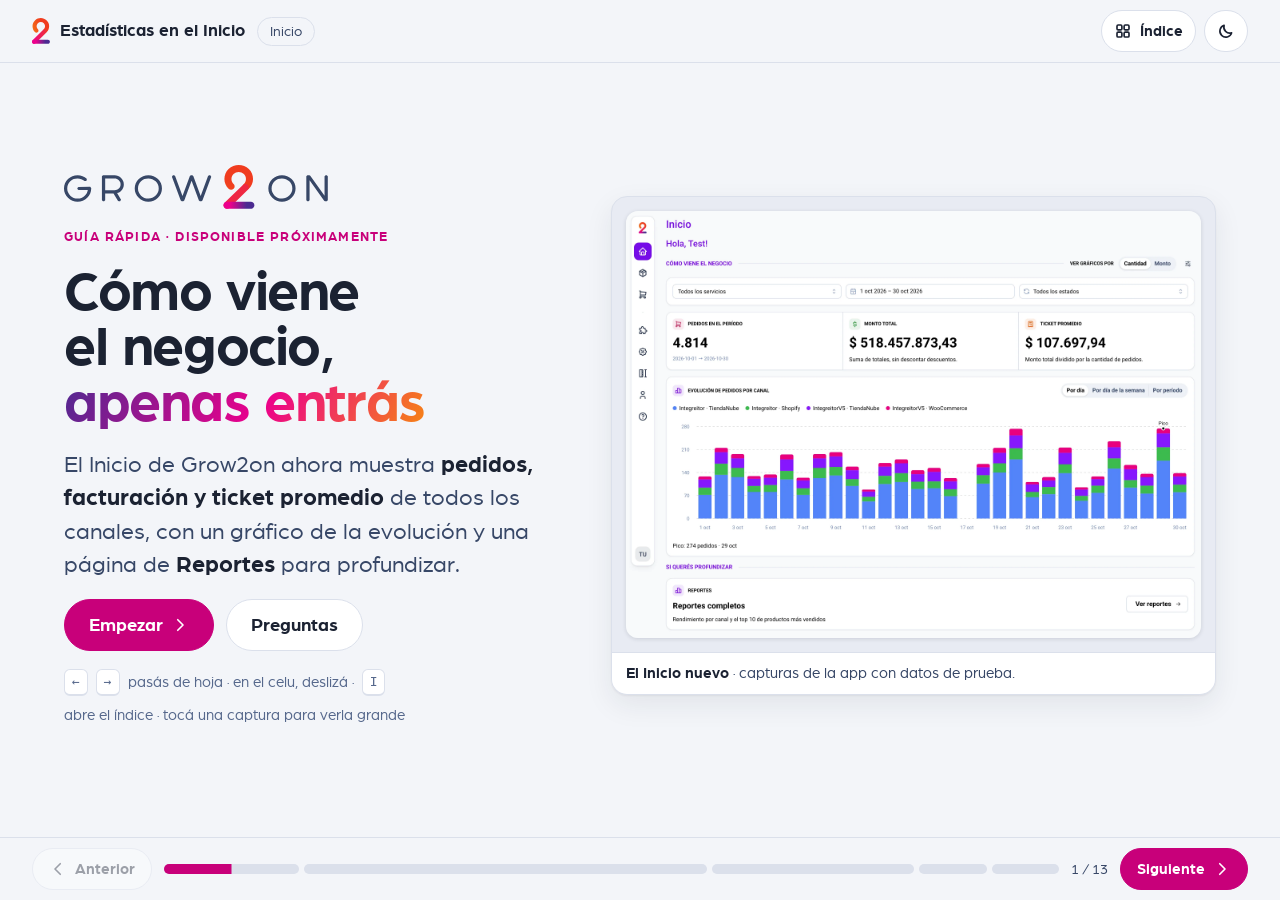
==== estadisticas-pedidos/index.html @ 2534fc71 "Deploy de kevinzaracho/decks-source@664b566" ====
<!doctype html>
<html lang="es-AR">
  <head>
    <meta charset="utf-8" />
    <meta name="viewport" content="width=device-width, initial-scale=1, viewport-fit=cover" />
    <meta name="robots" content="noindex, nofollow" />
    <title>Estadísticas en el Inicio</title>
    <meta name="description" content="Guía rápida de las estadísticas de pedidos en el Inicio de Grow2on: qué muestra, cómo se usa, de dónde sale cada número y las preguntas más comunes." />
    <link rel="icon" href="img/grow2on_iso.svg" />
    <link rel="preconnect" href="https://fonts.googleapis.com" />
    <link rel="preconnect" href="https://fonts.gstatic.com" crossorigin />
    <link rel="stylesheet" href="https://fonts.googleapis.com/css2?family=Caveat:wght@600&display=swap" />
    <link rel="stylesheet" href="styles.css" />
  </head>
  <body>
    <!-- Icon sprite -->
    <svg width="0" height="0" style="position: absolute" aria-hidden="true">
      <defs>
        <symbol id="i-check" viewBox="0 0 24 24"><path d="M5 12.5l4.5 4.5L19 7.5" /></symbol>
        <symbol id="i-x" viewBox="0 0 24 24"><path d="M6.5 6.5l11 11M17.5 6.5l-11 11" /></symbol>
        <symbol id="i-left" viewBox="0 0 24 24"><path d="M15 5l-7 7 7 7" /></symbol>
        <symbol id="i-right" viewBox="0 0 24 24"><path d="M9 5l7 7-7 7" /></symbol>
        <symbol id="i-grid" viewBox="0 0 24 24"><rect x="4" y="4" width="6.5" height="6.5" rx="1.5" /><rect x="13.5" y="4" width="6.5" height="6.5" rx="1.5" /><rect x="4" y="13.5" width="6.5" height="6.5" rx="1.5" /><rect x="13.5" y="13.5" width="6.5" height="6.5" rx="1.5" /></symbol>
        <symbol id="i-sun" viewBox="0 0 24 24"><circle cx="12" cy="12" r="4" /><path d="M12 2.5v2M12 19.5v2M2.5 12h2M19.5 12h2M5.2 5.2l1.4 1.4M17.4 17.4l1.4 1.4M5.2 18.8l1.4-1.4M17.4 6.6l1.4-1.4" /></symbol>
        <symbol id="i-moon" viewBox="0 0 24 24"><path d="M19.5 14.5A8 8 0 0 1 9.5 4.5a8 8 0 1 0 10 10z" /></symbol>
        <symbol id="i-info" viewBox="0 0 24 24"><circle cx="12" cy="12" r="8.5" /><path d="M12 11v5M12 8v.1" /></symbol>
        <symbol id="i-link" viewBox="0 0 24 24"><path d="M10 14a4 4 0 0 0 5.7 0l3-3a4 4 0 0 0-5.7-5.7l-1 1" /><path d="M14 10a4 4 0 0 0-5.7 0l-3 3a4 4 0 0 0 5.7 5.7l1-1" /></symbol>
        <symbol id="i-bolt" viewBox="0 0 24 24"><path d="M13 3L5 13.5h6L10 21l8-10.5h-6z" /></symbol>
        <symbol id="i-save" viewBox="0 0 24 24"><path d="M5 4.5h11l3.5 3.5v11.5H5z" /><path d="M8.5 4.5v5h7v-5M8.5 19.5v-5h7v5" /></symbol>
        <symbol id="i-cart" viewBox="0 0 24 24"><path d="M3.5 4.5h2l2 11h11l2-8H7" /><circle cx="9.5" cy="19" r="1.3" /><circle cx="17" cy="19" r="1.3" /></symbol>
        <symbol id="i-coin" viewBox="0 0 24 24"><circle cx="12" cy="12" r="8.5" /><path d="M14.5 9.2c-.5-.8-1.4-1.2-2.5-1.2-1.5 0-2.6.8-2.6 2s1.1 1.6 2.6 2 2.7.9 2.7 2.1-1.2 2-2.7 2c-1.2 0-2.2-.5-2.7-1.3M12 6.5v1.5M12 16v1.5" /></symbol>
        <symbol id="i-trophy" viewBox="0 0 24 24"><path d="M8 4.5h8v5a4 4 0 0 1-8 0z" /><path d="M8 6.5H5v1.5a3 3 0 0 0 3 3M16 6.5h3v1.5a3 3 0 0 1-3 3M12 13.5V17M8.5 20h7M10 17h4" /></symbol>
      </defs>
    </svg>

    <div class="deck" id="deck">
      <header class="topbar">
        <a class="brand" href="#1" data-go="1">
          <img src="img/grow2on_iso.svg" alt="" />
          <span class="brand-name">Estadísticas en el Inicio</span>
        </a>
        <span class="part-chip" id="partChip">Inicio</span>
        <div class="top-actions">
          <button class="btn btn-icon" id="btnIndex" type="button" aria-haspopup="dialog">
            <svg class="ic" aria-hidden="true"><use href="#i-grid"></use></svg><span class="lbl">Índice</span>
          </button>
          <button class="btn btn-icon" id="btnTheme" type="button" aria-label="Cambiar tema">
            <svg class="ic" aria-hidden="true"><use id="themeIcon" href="#i-moon"></use></svg>
          </button>
        </div>
      </header>

      <main class="viewport" id="viewport">
        <!-- ================= Portada ================= -->
        <section class="slide" id="s-portada" data-part="Inicio" data-title="Portada">
          <div class="inner split cover-split">
            <div class="stack-md">
              <img class="cover-logo logo-light rise" src="img/grow2on.svg" alt="Grow2on" />
              <img class="cover-logo logo-dark rise" src="img/grow2on_dark.svg" alt="Grow2on" />
              <p class="eyebrow rise" style="--d: 1">Guía rápida · disponible próximamente</p>
              <h1 class="rise" style="--d: 1">Cómo viene el negocio, <span class="grad-text">apenas entrás</span></h1>
              <p class="lead rise" style="--d: 2">El Inicio de Grow2on ahora muestra <strong>pedidos, facturación y ticket promedio</strong> de todos los canales, con un gráfico de la evolución y una página de <strong>Reportes</strong> para profundizar.</p>
              <div class="cover-actions rise" style="--d: 3">
                <button class="btn btn-primary btn-xl" type="button" data-go="next">Empezar <svg class="ic" aria-hidden="true"><use href="#i-right"></use></svg></button>
                <button class="btn btn-xl" type="button" data-go="s-faq">Preguntas</button>
              </div>
              <p class="cover-hint rise" style="--d: 4"><kbd>←</kbd> <kbd>→</kbd> pasás de hoja · en el celu, deslizá · <kbd>I</kbd> abre el índice · tocá una captura para verla grande</p>
            </div>
            <figure class="shot cover-shot rise" style="--d: 2">
              <img srcset="shots/inicio.webp 2x" alt="Inicio de Grow2on con el bloque Cómo viene el negocio: filtros, pedidos, monto total, ticket promedio y el gráfico de pedidos por canal" decoding="async" />
              <figcaption><b>El Inicio nuevo</b> · capturas de la app con datos de prueba.</figcaption>
            </figure>
          </div>
        </section>

        <!-- ================= Antes y ahora ================= -->
        <section class="slide" id="s-antes" data-part="Inicio" data-title="Antes y ahora">
          <div class="inner">
            <div class="head">
              <p class="eyebrow">Para qué sirve</p>
              <h2>Que el Inicio cuente cómo viene el negocio</h2>
              <p class="lead">Antes el cliente solo veía módulos para contratar. Ahora ve <span class="hl">cuánto vendió, por qué canal y qué productos</span>; los módulos siguen debajo.</p>
            </div>
            <div class="ba">
              <figure class="shot rise" style="--d: 1">
                <img src="shots/inicio-antes.webp" alt="Inicio anterior de Grow2on: solo tarjetas de funcionalidades extras" decoding="async" />
                <figcaption><b>Antes</b> · solo funcionalidades extras.</figcaption>
              </figure>
              <figure class="shot rise" style="--d: 2">
                <img srcset="shots/inicio.webp 2x" alt="Inicio nuevo con las estadísticas de pedidos arriba de todo" decoding="async" />
                <figcaption><b>Ahora</b> · las estadísticas arriba de todo.</figcaption>
              </figure>
            </div>
            <div class="tiles q-tiles">
              <article class="card tile rise" style="--d: 3"><svg class="ic tile-ic" aria-hidden="true"><use href="#i-cart"></use></svg><h3>¿Cuánto vendí?</h3><p class="small muted">Pedidos, monto total y ticket promedio del período que elijas.</p></article>
              <article class="card tile rise" style="--d: 4"><svg class="ic tile-ic" aria-hidden="true"><use href="#i-coin"></use></svg><h3>¿Por dónde entra?</h3><p class="small muted">Cuánto aporta cada canal, en pedidos y en plata, día por día.</p></article>
              <article class="card tile rise" style="--d: 5"><svg class="ic tile-ic" aria-hidden="true"><use href="#i-trophy"></use></svg><h3>¿Qué se vende más?</h3><p class="small muted">El top 10 de productos, en Reportes completos.</p></article>
            </div>
          </div>
        </section>

        <!-- ================= El Inicio, por partes ================= -->
        <section class="slide" id="s-inicio" data-part="1 · Cómo se usa" data-title="El Inicio, por partes">
          <div class="inner">
            <div class="head">
              <p class="eyebrow">Parte 1 · Cómo se usa</p>
              <h2>El Inicio, por partes</h2>
            </div>
            <div class="shot-wrap">
              <figure class="shot rise" style="--d: 1">
                <span class="pin">
                  <img srcset="shots/inicio.webp 2x" alt="Inicio con marcas numeradas en los filtros, los totales, el gráfico, los controles del gráfico y el acceso a Reportes" decoding="async" />
                  <span class="mk" style="--x: 6%; --y: 18.8%">1</span>
                  <span class="mk" style="--x: 6%; --y: 26.4%">2</span>
                  <span class="mk" style="--x: 6%; --y: 42%">3</span>
                  <span class="mk" style="--x: 74.6%; --y: 12.3%">4</span>
                  <span class="mk" style="--x: 6%; --y: 88.9%">5</span>
                </span>
              </figure>
              <ol class="mk-list">
                <li class="rise" style="--d: 2"><span class="mk">1</span><div><strong>Filtros.</strong> Servicio, rango de fechas y estado de sincronización. Arranca en los últimos 30 días.</div></li>
                <li class="rise" style="--d: 3"><span class="mk">2</span><div><strong>Totales.</strong> Pedidos del período, monto total y ticket promedio.</div></li>
                <li class="rise" style="--d: 4"><span class="mk">3</span><div><strong>Evolución por canal.</strong> Barras apiladas, una por canal, con tres vistas y el pico marcado.</div></li>
                <li class="rise" style="--d: 5"><span class="mk">4</span><div><strong>Ver gráficos por</strong> Cantidad o Monto, y el botón de opciones del gráfico.</div></li>
                <li class="rise" style="--d: 6"><span class="mk">5</span><div><strong>Reportes completos.</strong> Rendimiento por canal y top 10 de productos, con los mismos filtros.</div></li>
              </ol>
            </div>
          </div>
        </section>

        <!-- ================= Filtros ================= -->
        <section class="slide" id="s-filtros" data-part="1 · Cómo se usa" data-title="Tres filtros, al instante">
          <div class="inner">
            <div class="head">
              <p class="eyebrow">Parte 1 · Cómo se usa</p>
              <h2>Tres filtros, al instante</h2>
              <p class="lead">Los números se actualizan apenas cambiás un filtro: no hay botón de buscar.</p>
            </div>
            <div class="shots filter-shots" style="--cols: 3">
              <figure class="shot rise" style="--d: 1">
                <img srcset="shots/filtro-servicio.webp 2x" alt="Filtro Servicio abierto: Todos los servicios y cada integración con su logo" decoding="async" />
                <figcaption><b>Servicio</b> · todos o uno solo.</figcaption>
              </figure>
              <figure class="shot rise" style="--d: 2">
                <img srcset="shots/filtro-fecha.webp 2x" alt="Filtro de fecha abierto con atajos (últimos 7, 30 y 90 días, este mes, mes pasado, este año) y un calendario de rango" decoding="async" />
                <figcaption><b>Fecha</b> · un rango, con atajos.</figcaption>
              </figure>
              <figure class="shot rise" style="--d: 3">
                <img srcset="shots/filtro-sync.webp 2x" alt="Filtro Estado de sincronización abierto: Todos los estados, Sincronizados y No sincronizados" decoding="async" />
                <figcaption><b>Estado</b> · sincronizados o no.</figcaption>
              </figure>
            </div>
            <div class="notes-3">
              <div class="note rise" style="--d: 4">
                <svg class="ic" aria-hidden="true"><use href="#i-bolt"></use></svg>
                <p>La fecha siempre es un <strong>rango</strong>: de al menos dos días y hasta hoy. Los atajos marcan cuál está elegido.</p>
              </div>
              <div class="note rise" style="--d: 5">
                <svg class="ic" aria-hidden="true"><use href="#i-check"></use></svg>
                <p><strong>Sincronizado</strong> es un pedido que ya pasó al ERP. «No sincronizados» muestra los que todavía no.</p>
              </div>
              <div class="note rise" style="--d: 6">
                <svg class="ic" aria-hidden="true"><use href="#i-link"></use></svg>
                <p>Los filtros viajan <strong>en el link</strong>: Inicio y Reportes muestran lo mismo, y se puede compartir lo que estás viendo.</p>
              </div>
            </div>
          </div>
        </section>

        <!-- ================= Gráfico ================= -->
        <section class="slide" id="s-grafico" data-part="1 · Cómo se usa" data-title="Un gráfico, tres vistas">
          <div class="inner">
            <div class="head">
              <p class="eyebrow">Parte 1 · Cómo se usa</p>
              <h2>Un gráfico, tres vistas</h2>
              <p class="lead">En cantidad o en monto. Sobre cada barra: cada canal, su % y el total.</p>
            </div>
            <div class="shots views-grid" style="--cols: 2">
              <figure class="shot rise" style="--d: 1">
                <img srcset="shots/tooltip.webp 2x" alt="Gráfico Por día con el detalle del 9 de octubre: cada canal con su cantidad de pedidos y su porcentaje, y el total" decoding="async" />
                <figcaption><b>Por día</b> · una barra por día, con el pico marcado.</figcaption>
              </figure>
              <figure class="shot rise" style="--d: 2">
                <img srcset="shots/semana-monto.webp 2x" alt="Gráfico Por día de la semana en monto, de domingo a sábado" decoding="async" />
                <figcaption><b>Por día de la semana</b> · suma el rango, de domingo a sábado.</figcaption>
              </figure>
              <figure class="shot rise" style="--d: 3">
                <img srcset="shots/periodo.webp 2x" alt="Gráfico Por período agrupado por mes, de octubre del año pasado a octubre de este año, con las opciones Mes, Bimestre, Trimestre, Cuatrimestre, Semestre y Año" decoding="async" />
                <figcaption><b>Por período</b> · el último año, de mes a año. No sigue las fechas.</figcaption>
              </figure>
              <figure class="shot rise" style="--d: 4">
                <img srcset="shots/un-canal.webp 2x" alt="Estadísticas filtradas a un solo servicio: gráfico de un solo color, sin leyenda ni porcentajes" decoding="async" />
                <figcaption><b>Un solo canal</b> · sin nada que comparar, sin leyenda ni %.</figcaption>
              </figure>
            </div>
          </div>
        </section>

        <!-- ================= Opciones ================= -->
        <section class="slide" id="s-opciones" data-part="1 · Cómo se usa" data-title="Opciones del gráfico">
          <div class="inner">
            <div class="head">
              <p class="eyebrow">Parte 1 · Cómo se usa</p>
              <h2>Opciones para leer mejor el gráfico</h2>
              <p class="lead">El botón al lado de Cantidad y Monto. Lo elegido <span class="hl">queda guardado en ese navegador</span>.</p>
            </div>
            <div class="opts">
              <figure class="shot shot-plain opts-pop rise" style="--d: 1">
                <img srcset="shots/popover.webp 2x" alt="Panel Opciones del gráfico: líneas de referencia (promedio, mediana, cuartiles, objetivo) y visualización (valores sobre las barras, banda de valores típicos, sombrear fines de semana, ver como porcentaje por canal)" decoding="async" />
              </figure>
              <div class="shot-stack">
                <figure class="shot rise" style="--d: 2">
                  <img srcset="shots/lineas.webp 2x" alt="Gráfico por día con línea de promedio 160, objetivo 200, banda de valores típicos entre 128 y 196 y los fines de semana sombreados" decoding="async" />
                  <figcaption><b>Con promedio, objetivo, banda y fines de semana.</b> Cada línea se nombra abajo, con su valor.</figcaption>
                </figure>
                <div class="note rise" style="--d: 3">
                  <svg class="ic" aria-hidden="true"><use href="#i-save"></use></svg>
                  <p>El <strong>objetivo</strong> se guarda aparte para cada vista y para cantidad o monto: una meta diaria no es una mensual. En «Por período», el sombreado marca el <strong>período en curso</strong>.</p>
                </div>
              </div>
            </div>
          </div>
        </section>

        <!-- ================= Reportes ================= -->
        <section class="slide" id="s-reportes" data-part="1 · Cómo se usa" data-title="Reportes completos">
          <div class="inner">
            <div class="head">
              <p class="eyebrow">Parte 1 · Cómo se usa</p>
              <h2>Reportes completos</h2>
              <p class="lead">El Inicio resume; acá se compara canal por canal y producto por producto.</p>
            </div>
            <div class="shot-wrap">
              <figure class="shot rise" style="--d: 1">
                <span class="pin">
                  <img srcset="shots/reportes.webp 2x" alt="Página Reportes completos con marcas numeradas: rendimiento por canal, top 10 de productos, Actualizar, Ver por canal y un producto sin relacionar" decoding="async" />
                  <span class="mk" style="--x: 6%; --y: 25.8%">1</span>
                  <span class="mk" style="--x: 6%; --y: 56%">2</span>
                  <span class="mk" style="--x: 32.6%; --y: 63.9%">3</span>
                  <span class="mk" style="--x: 40%; --y: 94.1%">4</span>
                </span>
              </figure>
              <ol class="mk-list">
                <li class="rise" style="--d: 2"><span class="mk">1</span><div><strong>Rendimiento por canal.</strong> Pedidos, monto, ticket promedio y participación de cada canal.</div></li>
                <li class="rise" style="--d: 3"><span class="mk">2</span><div><strong>Top 10 más vendidos.</strong> Por unidades, con SKU, canal principal y monto. <strong>Actualizar</strong> lo vuelve a pedir: es la consulta que más tarda.</div></li>
                <li class="rise" style="--d: 4"><span class="mk">3</span><div><strong>Ver por canal.</strong> El top 10 de un canal en particular.</div></li>
                <li class="rise" style="--d: 5"><span class="mk">4</span><div><strong>Sin relacionar.</strong> Avisa cuando lo vendido no está relacionado con un producto del ERP.</div></li>
              </ol>
            </div>
          </div>
        </section>

        <!-- ================= Celu, oscuro y un canal ================= -->
        <section class="slide" id="s-celu" data-part="1 · Cómo se usa" data-title="En el celu y en modo oscuro">
          <div class="inner">
            <div class="head">
              <p class="eyebrow">Parte 1 · Cómo se usa</p>
              <h2>En el celu y en modo oscuro</h2>
            </div>
            <div class="celu">
              <div class="phones phones-2">
                <figure class="shot rise" style="--d: 1">
                  <img srcset="shots/celu-inicio.webp 2x" alt="Inicio en el celular: filtros, totales y gráfico apilados en una columna" decoding="async" />
                  <figcaption><b>Inicio</b></figcaption>
                </figure>
                <figure class="shot rise" style="--d: 2">
                  <img srcset="shots/celu-reportes.webp 2x" alt="Reportes completos en el celular, con las tablas que se deslizan de costado" decoding="async" />
                  <figcaption><b>Reportes</b></figcaption>
                </figure>
              </div>
              <div class="shot-stack">
                <figure class="shot rise" style="--d: 3">
                  <img srcset="shots/oscuro-inicio.webp 2x" alt="Inicio en modo oscuro" decoding="async" />
                  <figcaption><b>Modo oscuro</b> · el Inicio.</figcaption>
                </figure>
                <figure class="shot rise" style="--d: 4">
                  <img srcset="shots/oscuro-reportes.webp 2x" alt="Reportes completos en modo oscuro" decoding="async" />
                  <figcaption><b>Modo oscuro</b> · Reportes.</figcaption>
                </figure>
              </div>
            </div>
          </div>
        </section>

        <!-- ================= De dónde salen los números ================= -->
        <section class="slide" id="s-numeros" data-part="2 · Los números" data-title="De dónde sale cada número">
          <div class="inner">
            <div class="head">
              <p class="eyebrow">Parte 2 · Los números</p>
              <h2>De dónde sale cada número</h2>
              <p class="lead">Todo sale de los pedidos que <span class="hl">llegaron a Grow2on</span> desde cada canal, ubicados por su fecha de creación.</p>
            </div>
            <div class="cases-grid cases-tight">
              <div class="case rise" style="--d: 1"><span class="where-k">Pedidos en el período<small>Inicio</small></span><span class="see">Los pedidos creados en el rango, de los servicios y el estado elegidos.</span></div>
              <div class="case rise" style="--d: 2"><span class="where-k">Monto total<small>Inicio</small></span><span class="see">La suma de los totales que informa cada canal, sin descontar descuentos.</span></div>
              <div class="case rise" style="--d: 3"><span class="where-k">Ticket promedio<small>Inicio y Reportes</small></span><span class="see">Monto total dividido por la cantidad de pedidos.</span></div>
              <div class="case rise" style="--d: 4"><span class="where-k">Participación<small>Reportes</small></span><span class="see">Qué parte de los pedidos aporta cada canal.</span></div>
              <div class="case rise" style="--d: 5"><span class="where-k">Por período<small>Gráfico</small></span><span class="see">Del mismo mes del año pasado a hoy («Año»: este y el anterior). Sigue servicio y estado, no las fechas.</span></div>
              <div class="case rise" style="--d: 6"><span class="where-k">Top 10<small>Reportes</small></span><span class="see">Por unidades vendidas (si empatan, por monto). Monto = unidades × precio. El envío no cuenta como producto.</span></div>
              <div class="case rise" style="--d: 7"><span class="where-k">Canal principal<small>Top 10</small></span><span class="see">El canal donde más unidades se vendieron de ese producto.</span></div>
              <div class="case rise" style="--d: 8"><span class="where-k">Pico<small>Debajo del gráfico</small></span><span class="see">La barra más alta del gráfico que estás viendo, con su valor.</span></div>
            </div>
          </div>
        </section>

        <!-- ================= FAQ ================= -->
        <section class="slide" id="s-faq" data-part="2 · Los números" data-title="Preguntas frecuentes">
          <div class="inner">
            <div class="head">
              <p class="eyebrow">Parte 2 · Los números</p>
              <h2>Las dudas más comunes</h2>
            </div>
            <div class="qcols">
              <article class="card rise" style="--d: 1">
                <span class="chip">Lo que se ve</span>
                <ol class="qlist">
                  <li><span><strong>¿Quién lo ve?</strong><span class="prov">Las empresas que lo tienen habilitado. Se activa por empresa y, con eso, ve todos sus canales.</span></span></li>
                  <li><span><strong>¿Por qué no veo la comparación entre canales?</strong><span class="prov">Con un solo canal, porque lo filtraste o porque la empresa tiene uno, no hay nada que comparar y esas partes se ocultan.</span></span></li>
                  <li><span><strong>¿Puedo ver un solo día?</strong><span class="prov">No: el filtro toma rangos de al menos dos días, hasta hoy.</span></span></li>
                  <li><span><strong>¿Las opciones del gráfico se guardan?</strong><span class="prov">Sí, en ese navegador. En otra computadora o en el celu arranca de cero.</span></span></li>
                  <li><span><strong>¿Se puede descargar en Excel?</strong><span class="prov">Por ahora no.</span></span></li>
                </ol>
              </article>
              <article class="card rise" style="--d: 2">
                <span class="chip">Los números</span>
                <ol class="qlist">
                  <li><span><strong>¿Por qué no coincide con lo que veo en el canal?</strong><span class="prov">Grow2on cuenta los pedidos que le llegaron, en cualquier estado y por fecha de creación. El canal puede filtrar por fecha de pago, sacar los cancelados o descontar otras cosas.</span></span></li>
                  <li><span><strong>¿El monto incluye el envío?</strong><span class="prov">Es el total del pedido tal como lo informa cada canal: según el canal, puede incluirlo.</span></span></li>
                  <li><span><strong>¿Por qué el top 10 aclara «solo se completa en las sincronizadas»?</strong><span class="prov">El detalle de productos de un pedido se completa al sincronizarlo con el ERP: un pedido sin sincronizar puede no sumar al top.</span></span></li>
                  <li><span><strong>¿Qué hago con un producto «sin relacionar»?</strong><span class="prov">Relacionarlo en Productos con su producto del ERP, así se le sincronizan stock y precio.</span></span></li>
                  <li><span><strong>¿Cada cuánto se actualiza?</strong><span class="prov">Cada vez que se entra o se cambia un filtro. Un pedido aparece apenas llega a Grow2on.</span></span></li>
                </ol>
              </article>
            </div>
          </div>
        </section>

        <!-- ================= Mensajes ================= -->
        <section class="slide" id="s-mensajes" data-part="2 · Los números" data-title="Los mensajes que puede ver el cliente">
          <div class="inner">
            <div class="head">
              <p class="eyebrow">Parte 2 · Los números</p>
              <h2>Los mensajes que puede ver el cliente</h2>
              <p class="lead">Qué dice la app, qué significa y qué hacer.</p>
            </div>
            <div class="msg-split">
              <figure class="shot rise" style="--d: 1">
                <img srcset="shots/vacio.webp 2x" alt="Un servicio sin pedidos en el rango: totales en cero, ticket promedio con guion y el mensaje No hay pedidos en el rango seleccionado" decoding="async" />
                <figcaption><b>Sin pedidos</b> · totales en cero y el ticket con un guion.</figcaption>
              </figure>
              <div class="cases-grid cases-tight msg-cases">
                <div class="case rise" style="--d: 2"><span class="where-k">«No hay pedidos en el rango seleccionado.»<small>Gráfico, rendimiento o top 10</small></span><span class="see">No es un error: ese servicio o estado no tuvo pedidos en esas fechas. Probá con otro rango.</span></div>
                <div class="case rise" style="--d: 3"><span class="where-k">«No pudimos cargar las estadísticas. Probá de nuevo en unos minutos.»<small>Inicio</small></span><span class="see">La consulta no respondió. Recargar o volver a entrar en un rato.</span></div>
                <div class="case rise" style="--d: 4"><span class="where-k">«No pudimos cargar el rendimiento por canal.» · «… el top de productos.»<small>Reportes</small></span><span class="see">Falló una de las dos partes; la otra se ve igual. En el top, <strong>Actualizar</strong> lo vuelve a pedir.</span></div>
                <div class="case rise" style="--d: 5"><span class="where-k">«Hay demasiadas barras: achicá el rango.»<small>Opciones del gráfico</small></span><span class="see">Los valores sobre las barras no entran con tantos días. Con un rango más corto, se activan.</span></div>
              </div>
            </div>
          </div>
        </section>

        <!-- ================= Probalo vos ================= -->
        <section class="slide" id="s-probalo" data-part="3 · Probalo" data-title="Probalo vos en un minuto">
          <div class="inner">
            <div class="head">
              <p class="eyebrow">Parte 3 · Probalo</p>
              <h2>Probalo vos en un minuto</h2>
              <p class="lead">En el entorno de prueba (integrador.dev.grow2on.com), con datos de prueba: no se toca ninguna cuenta real.</p>
            </div>
            <div class="mix">
              <ol class="steps">
                <li><span>En la pantalla de ingreso, tocá la <strong>nube</strong> → <strong>Datos simulados</strong> → <strong>Cambiar y recargar</strong>.<span class="d">Así todo sale de los datos de prueba.</span></span></li>
                <li><span>Iniciá sesión con <strong>cualquier mail y contraseña</strong>.<span class="d">En modo demo cualquier dato entra.</span></span></li>
                <li><span>El Inicio ya muestra <strong>Cómo viene el negocio</strong>. Cambiá filtros, vistas y opciones.</span></li>
                <li><span>En <strong>Servicio</strong>, elegí <strong>Zeus → TiendaNube</strong> para ver un solo canal, o <strong>Zeus → Mercado Libre</strong> para ver el mensaje sin pedidos.</span></li>
                <li><span>Tocá <strong>Ver reportes</strong> para el rendimiento por canal y el top 10.<span class="d">Dos productos del top aparecen sin relacionar a propósito.</span></span></li>
              </ol>
              <div class="shot-stack">
                <figure class="shot rise" style="--d: 1">
                  <img srcset="shots/origen-datos.webp 2x" alt="Menú Origen de datos con las opciones Backend real y Datos simulados, esta última marcada" decoding="async" />
                  <figcaption><b>Paso 1</b> · la nube.</figcaption>
                </figure>
                <div class="note">
                  <svg class="ic" aria-hidden="true"><use href="#i-info"></use></svg>
                  <p>Los números de la demo son inventados y cambian con el rango de fechas, pero las pantallas son las mismas que va a ver el cliente.</p>
                </div>
              </div>
            </div>
          </div>
        </section>

        <!-- ================= Cierre ================= -->
        <section class="slide" id="s-frase" data-part="Cierre" data-title="En una frase">
          <div class="inner">
            <div class="head">
              <div class="grad-bar" aria-hidden="true"></div>
              <p class="eyebrow">Resumen</p>
              <p class="quote">Apenas entra, el cliente ve <span class="hl">cuánto vendió, por dónde y qué</span>. Disponible próximamente.</p>
            </div>
            <div class="tiles">
              <article class="card tile rise" style="--d: 1">
                <span class="num">3</span>
                <h3>totales</h3>
                <p class="small muted">Pedidos, monto y ticket promedio del período, en el Inicio.</p>
              </article>
              <article class="card tile rise" style="--d: 2">
                <span class="num">3</span>
                <h3>vistas del gráfico</h3>
                <p class="small muted">Por día, por día de la semana y por período, en cantidad o en monto.</p>
              </article>
              <article class="card tile rise" style="--d: 3">
                <span class="num">10</span>
                <h3>más vendidos</h3>
                <p class="small muted">En Reportes, junto con el rendimiento de cada canal.</p>
              </article>
            </div>
            <div class="cover-actions">
              <button class="btn btn-primary" type="button" data-go="s-inicio">Ver cómo se usa</button>
              <button class="btn" type="button" data-go="s-faq">Preguntas frecuentes</button>
              <button class="btn" type="button" data-go="s-probalo">Probalo vos</button>
              <button class="btn" type="button" data-go="1">Volver al inicio</button>
            </div>
          </div>
        </section>
      </main>

      <footer class="navbar">
        <button class="btn" id="btnPrev" type="button" aria-label="Hoja anterior"><svg class="ic" aria-hidden="true"><use href="#i-left"></use></svg><span class="lbl">Anterior</span></button>
        <div class="progress" id="progress" aria-label="Partes del deck"></div>
        <span class="counter" id="counter" aria-live="polite">1 / 13</span>
        <button class="btn btn-primary" id="btnNext" type="button" aria-label="Hoja siguiente"><span class="lbl">Siguiente</span><svg class="ic" aria-hidden="true"><use href="#i-right"></use></svg></button>
      </footer>
    </div>

    <dialog id="indexDialog" aria-labelledby="idxTitle">
      <div class="idx-head">
        <h2 id="idxTitle" style="font-size: 26px">Índice</h2>
        <button class="btn btn-icon" id="btnIndexClose" type="button" aria-label="Cerrar índice"><svg class="ic" aria-hidden="true"><use href="#i-x"></use></svg></button>
      </div>
      <div class="idx-body" id="idxBody"></div>
    </dialog>

    <dialog id="zoomDialog" aria-label="Captura en grande">
      <button class="btn btn-icon zoom-close" type="button" aria-label="Cerrar"><svg class="ic" aria-hidden="true"><use href="#i-x"></use></svg></button>
      <div class="zoom-body">
        <img id="zoomImg" alt="" />
        <p class="zoom-cap" id="zoomCap"></p>
      </div>
    </dialog>

    <div class="tooltip" id="tooltip" role="tooltip" hidden></div>

    <script src="deck.js"></script>
  </body>
</html>
---- estadisticas-pedidos/styles.css ----
/* ============ Fuente de Grow2on (Arboria, la misma de public/assets/fonts) ============ */
@font-face {
  font-family: "Arboria";
  src: url("fonts/Arboria-Light.woff") format("woff");
  font-weight: 300;
  font-display: swap;
}
@font-face {
  font-family: "Arboria";
  src: url("fonts/Arboria-Book.woff") format("woff");
  font-weight: 400;
  font-display: swap;
}
@font-face {
  font-family: "Arboria";
  src: url("fonts/Arboria-Bold.woff") format("woff");
  font-weight: 700 900;
  font-display: swap;
}

/* ============ Tokens (paleta del logo y de la app de Grow2on) ============ */
:root {
  color-scheme: light;
  --paper: #f3f5f9;
  --paper-2: #e8ebf3;
  --card: #ffffff;
  --ink: #1b2232;
  --ink-2: #374767;
  --ink-3: #56688c;
  --line: #dbe0eb;
  --tag: #c8007a;
  --tag-soft: #fce4f2;
  --tag-ink: #ffffff;
  --hl: #f9c7e4;
  --brown: #8a5a2b;
  --brown-2: #c28a52;
  --cream: #f6e7cf;

  --front: #4b2a91;
  --back: #e8590c;
  --ask: #c8007a;
  --ml: #373b8b;

  --st-prod: #2a923a;
  --st-hecho: #4b2a91;
  --st-espera: #e59500;
  --st-falta: #ca2b2d;
  --st-confirmar: #c8007a;

  --ink-ok: #1e6b2b;
  --ink-warn: #8c5a00;
  --ink-bad: #b3261e;
  --ink-ask: #9c006a;
  --ink-front: #4b2a91;
  --ink-back: #a3410a;
  --ink-ml: #373b8b;

  --soft-ok: #e6f6e9;
  --soft-warn: #fff1d6;
  --soft-bad: #fde7e7;
  --soft-ask: #fce4f2;
  --soft-front: #ece7f8;
  --soft-back: #ffe8d6;
  --soft-ml: #e9eaf6;

  --mb-gray-bg: #eef1f6;
  --mb-gray-ink: #374767;
  --mb-blue-bg: #e7eeff;
  --mb-blue-ink: #1f4fb8;
  --mb-green-bg: #e6f6e9;
  --mb-green-ink: #1e6b2b;

  --brand-grad: linear-gradient(120deg, #4b2a91 0%, #ec008c 55%, #f68712 100%);
  --shadow: 0 1px 2px rgba(27, 34, 50, 0.06), 0 10px 28px rgba(27, 34, 50, 0.08);
  --display: "Arboria", "Avenir Next", "Segoe UI", system-ui, sans-serif;
  --body: "Arboria", "Avenir Next", system-ui, -apple-system, "Segoe UI", sans-serif;
  --hand: "Caveat", "Bradley Hand", "Segoe Print", cursive;
  --mono: ui-monospace, "SFMono-Regular", Menlo, Consolas, monospace;
}

@media (prefers-color-scheme: dark) {
  :root:not([data-theme="light"]) {
    color-scheme: dark;
    --paper: #0f1420;
    --paper-2: #182032;
    --card: #1a2133;
    --ink: #eef1f6;
    --ink-2: #b9c4d9;
    --ink-3: #8a97b3;
    --line: #29354c;
    --tag: #e0208f;
    --tag-soft: #3a1530;
    --tag-ink: #ffffff;
    --hl: rgba(236, 0, 140, 0.38);
    --brown: #a8733f;
    --brown-2: #d9a36b;
    --cream: #5a4630;
    --front: #9b82e8;
    --back: #f08a3e;
    --ask: #ff5cb8;
    --ml: #aeb2f0;
    --st-prod: #3faf52;
    --st-hecho: #9b82e8;
    --st-espera: #e0a21a;
    --st-falta: #e66767;
    --st-confirmar: #ff5cb8;
    --ink-ok: #7fd98e;
    --ink-warn: #f7c66b;
    --ink-bad: #ff9b9b;
    --ink-ask: #ff7ac6;
    --ink-front: #c9b8f5;
    --ink-back: #ffb27a;
    --ink-ml: #aeb2f0;
    --soft-ok: #12301a;
    --soft-warn: #33270d;
    --soft-bad: #3a1b20;
    --soft-ask: #3a1530;
    --soft-front: #241c45;
    --soft-back: #3a2214;
    --soft-ml: #1e2250;
    --mb-gray-bg: #29354c;
    --mb-gray-ink: #dbe0eb;
    --mb-blue-bg: #1c2c55;
    --mb-blue-ink: #a9c1ff;
    --mb-green-bg: #12301a;
    --mb-green-ink: #7fd98e;
    --shadow: 0 1px 2px rgba(0, 0, 0, 0.3), 0 12px 32px rgba(0, 0, 0, 0.35);
  }
}

:root[data-theme="dark"] {
  color-scheme: dark;
  --paper: #0f1420;
  --paper-2: #182032;
  --card: #1a2133;
  --ink: #eef1f6;
  --ink-2: #b9c4d9;
  --ink-3: #8a97b3;
  --line: #29354c;
  --tag: #e0208f;
  --tag-soft: #3a1530;
  --tag-ink: #ffffff;
  --hl: rgba(236, 0, 140, 0.38);
  --brown: #a8733f;
  --brown-2: #d9a36b;
  --cream: #5a4630;
  --front: #9b82e8;
  --back: #f08a3e;
  --ask: #ff5cb8;
  --ml: #aeb2f0;
  --st-prod: #3faf52;
  --st-hecho: #9b82e8;
  --st-espera: #e0a21a;
  --st-falta: #e66767;
  --st-confirmar: #ff5cb8;
  --ink-ok: #7fd98e;
  --ink-warn: #f7c66b;
  --ink-bad: #ff9b9b;
  --ink-ask: #ff7ac6;
  --ink-front: #c9b8f5;
  --ink-back: #ffb27a;
  --ink-ml: #aeb2f0;
  --soft-ok: #12301a;
  --soft-warn: #33270d;
  --soft-bad: #3a1b20;
  --soft-ask: #3a1530;
  --soft-front: #241c45;
  --soft-back: #3a2214;
  --soft-ml: #1e2250;
  --mb-gray-bg: #29354c;
  --mb-gray-ink: #dbe0eb;
  --mb-blue-bg: #1c2c55;
  --mb-blue-ink: #a9c1ff;
  --mb-green-bg: #12301a;
  --mb-green-ink: #7fd98e;
  --shadow: 0 1px 2px rgba(0, 0, 0, 0.3), 0 12px 32px rgba(0, 0, 0, 0.35);
}

/* ============ Base ============ */
*,
*::before,
*::after {
  box-sizing: border-box;
}
html,
body {
  height: 100%;
}
body {
  margin: 0;
  background: var(--paper);
  color: var(--ink);
  font-family: var(--body);
  font-size: 18px;
  line-height: 1.5;
  -webkit-font-smoothing: antialiased;
}
h1,
h2,
h3,
p,
ul,
ol,
dl,
dd,
figure {
  margin: 0;
}
ul,
ol {
  padding: 0;
  list-style: none;
}
button {
  font: inherit;
  color: inherit;
}
:focus-visible {
  outline: 3px solid var(--front);
  outline-offset: 2px;
  border-radius: 6px;
}
[hidden] {
  display: none !important;
}
.sr-only {
  position: absolute;
  width: 1px;
  height: 1px;
  overflow: hidden;
  clip: rect(0 0 0 0);
  white-space: nowrap;
}
svg {
  display: block;
  max-width: 100%;
}
.ic {
  width: 18px;
  height: 18px;
  fill: none;
  stroke: currentColor;
  stroke-width: 2.2;
  stroke-linecap: round;
  stroke-linejoin: round;
  flex: none;
}

/* ============ Type ============ */
h1 {
  font-family: var(--display);
  font-weight: 800;
  font-size: clamp(42px, 6.4vw, 82px);
  line-height: 0.98;
  letter-spacing: -0.025em;
  text-wrap: balance;
}
h2 {
  font-family: var(--display);
  font-weight: 800;
  font-size: clamp(30px, 4.2vw, 54px);
  line-height: 1.04;
  letter-spacing: -0.02em;
  text-wrap: balance;
}
h3 {
  font-family: var(--display);
  font-weight: 700;
  font-size: clamp(20px, 1.8vw, 24px);
  line-height: 1.15;
  text-wrap: balance;
}
.eyebrow {
  font-size: 13px;
  font-weight: 700;
  letter-spacing: 0.09em;
  text-transform: uppercase;
  color: var(--ink-3);
}
.lead {
  font-size: clamp(19px, 1.85vw, 23px);
  line-height: 1.45;
  color: var(--ink-2);
  max-width: 60ch;
}
.muted {
  color: var(--ink-2);
}
.small {
  font-size: 15px;
}
.hl {
  background: linear-gradient(transparent 60%, var(--hl) 60% 90%, transparent 90%);
  padding-inline: 0.06em;
  -webkit-box-decoration-break: clone;
  box-decoration-break: clone;
}
.hand {
  font-family: var(--hand);
  font-weight: 600;
  font-size: 27px;
  line-height: 1.1;
  color: var(--ink-2);
}
strong {
  font-weight: 700;
  color: var(--ink);
}
kbd {
  font-family: var(--mono);
  font-size: 13px;
  padding: 2px 7px;
  border: 1px solid var(--line);
  border-bottom-width: 2px;
  border-radius: 6px;
  background: var(--card);
}
code {
  font-family: var(--mono);
  font-size: 0.85em;
  background: var(--paper-2);
  padding: 1px 6px;
  border-radius: 5px;
}

/* ============ Deck shell ============ */
.deck {
  position: fixed;
  inset: 0;
  display: grid;
  grid-template-rows: auto minmax(0, 1fr) auto;
}
.topbar,
.navbar {
  display: flex;
  align-items: center;
  gap: 12px;
  padding-inline: clamp(16px, 3vw, 32px);
  background: var(--paper);
  position: relative;
  z-index: 2;
}
.topbar {
  padding-block: calc(10px + env(safe-area-inset-top, 0px)) 10px;
  border-bottom: 1px solid var(--line);
}
.navbar {
  padding-block: 10px calc(10px + env(safe-area-inset-bottom, 0px));
  border-top: 1px solid var(--line);
}
.brand {
  display: inline-flex;
  align-items: center;
  gap: 10px;
  font-family: var(--display);
  font-weight: 800;
  font-size: 17px;
  color: var(--ink);
  text-decoration: none;
  white-space: nowrap;
}
.part-chip {
  font-size: 14px;
  color: var(--ink-2);
  padding: 3px 12px;
  border: 1px solid var(--line);
  border-radius: 999px;
  white-space: nowrap;
  overflow: hidden;
  text-overflow: ellipsis;
  min-width: 0;
}
.top-actions {
  margin-left: auto;
  display: flex;
  gap: 8px;
}
.btn {
  display: inline-flex;
  align-items: center;
  justify-content: center;
  gap: 8px;
  font-size: 15px;
  font-weight: 700;
  line-height: 1;
  padding: 10px 16px;
  min-height: 42px;
  border-radius: 999px;
  border: 1px solid var(--line);
  background: var(--card);
  color: var(--ink);
  cursor: pointer;
  text-decoration: none;
  transition: transform 0.15s ease, background-color 0.15s ease;
}
.btn:hover {
  background: var(--paper-2);
}
.btn:active {
  transform: translateY(1px);
}
.btn[disabled] {
  opacity: 0.4;
  cursor: default;
}
.btn-primary {
  background: var(--ink);
  border-color: var(--ink);
  color: var(--paper);
}
.btn-primary:hover {
  background: var(--ink-2);
}
.btn-icon {
  padding-inline: 12px;
}
.progress {
  flex: 1;
  display: flex;
  gap: 5px;
  min-width: 0;
}
.seg {
  flex: var(--n) 1 0;
  height: 10px;
  border: 0;
  padding: 0;
  border-radius: 99px;
  background: var(--line);
  overflow: hidden;
  position: relative;
  cursor: pointer;
}
.seg i {
  position: absolute;
  inset: 0;
  background: var(--ink);
  transform-origin: left center;
  transform: scaleX(var(--p, 0));
  transition: transform 0.45s cubic-bezier(0.2, 0.8, 0.2, 1);
}
.seg[aria-current="true"] i {
  background: var(--tag);
}
.seg[aria-current="true"] {
  box-shadow: inset 0 0 0 1px var(--tag-ink);
}
.counter {
  font-variant-numeric: tabular-nums;
  font-size: 14px;
  color: var(--ink-2);
  white-space: nowrap;
}
@media (max-width: 640px) {
  .btn .lbl {
    display: none;
  }
  .brand .brand-name {
    display: none;
  }
}

/* ============ Slides ============ */
.viewport {
  position: relative;
  overflow: hidden;
}
.slide {
  position: absolute;
  inset: 0;
  overflow-y: auto;
  overscroll-behavior: contain;
  touch-action: pan-y;
  padding-inline: clamp(16px, 5vw, 64px);
  padding-block: clamp(20px, 4vh, 44px) clamp(28px, 5vh, 52px);
  opacity: 0;
  visibility: hidden;
  transform: translateX(56px);
  transition: opacity 0.3s ease, transform 0.5s cubic-bezier(0.2, 0.8, 0.2, 1), visibility 0s linear 0.5s;
}
.slide.is-before {
  transform: translateX(-56px);
}
.slide.is-active {
  opacity: 1;
  visibility: visible;
  transform: none;
  transition: opacity 0.35s ease 0.05s, transform 0.5s cubic-bezier(0.2, 0.8, 0.2, 1), visibility 0s;
}
.no-anim .slide {
  transition: none !important;
}
.inner {
  max-width: 1160px;
  margin-inline: auto;
  min-height: 100%;
  display: grid;
  align-content: center;
  gap: clamp(20px, 3.2vh, 32px);
}
.split {
  display: grid;
  grid-template-columns: minmax(0, 1.05fr) minmax(0, 0.95fr);
  align-items: center;
  gap: clamp(24px, 4vw, 60px);
}
.split-even {
  grid-template-columns: minmax(0, 1fr) minmax(0, 1fr);
}
.stack-sm {
  display: grid;
  gap: 12px;
  align-content: start;
}
.stack-md {
  display: grid;
  gap: 18px;
  align-content: start;
}
.head {
  display: grid;
  gap: 12px;
}
.art {
  display: grid;
  place-items: center;
}
.art svg {
  width: 100%;
  height: auto;
}
.slide.is-active .rise {
  animation: rise 0.65s cubic-bezier(0.2, 0.8, 0.2, 1) both;
  animation-delay: calc(var(--d, 0) * 80ms);
}
@keyframes rise {
  from {
    transform: translateY(16px);
  }
  to {
    transform: none;
  }
}
@media (max-width: 880px) {
  .split,
  .split-even {
    grid-template-columns: minmax(0, 1fr);
  }
}

/* ============ Shared pieces ============ */
.tag {
  --tag-bg: var(--tag);
  display: inline-flex;
  align-items: center;
  gap: 8px;
  padding: 6px 16px 6px 26px;
  background: var(--tag-bg);
  color: var(--tag-ink);
  font-weight: 700;
  font-size: 15px;
  line-height: 1.2;
  clip-path: polygon(14px 0, 100% 0, 100% 100%, 14px 100%, 0 50%);
  border-radius: 0 8px 8px 0;
  position: relative;
  width: fit-content;
}
.tag::before {
  content: "";
  position: absolute;
  left: 11px;
  top: 50%;
  width: 7px;
  height: 7px;
  border-radius: 50%;
  background: var(--paper);
  transform: translateY(-50%);
}
.tag-lg {
  font-family: var(--display);
  font-size: 26px;
  padding: 10px 22px 10px 34px;
}
.tag-lg::before {
  left: 14px;
  width: 9px;
  height: 9px;
}
.card {
  background: var(--card);
  border: 1px solid var(--line);
  border-radius: 18px;
  padding: clamp(16px, 2vw, 22px);
  display: grid;
  gap: 10px;
  align-content: start;
}
.note {
  display: flex;
  gap: 12px;
  align-items: flex-start;
  background: var(--card);
  border: 1px solid var(--line);
  border-radius: 14px;
  padding: 14px 18px;
  font-size: 17px;
  color: var(--ink-2);
  max-width: 64ch;
}
.note .ic {
  margin-top: 3px;
  color: var(--ink-3);
}
.note-warn {
  background: var(--soft-warn);
  border-color: transparent;
  color: var(--ink-warn);
}
.note-warn strong,
.note-warn .ic {
  color: var(--ink-warn);
}
.chip {
  display: inline-flex;
  align-items: center;
  gap: 6px;
  font-size: 13px;
  font-weight: 700;
  line-height: 1;
  padding: 5px 10px;
  border-radius: 999px;
  white-space: nowrap;
  width: fit-content;
  background: var(--paper-2);
  color: var(--ink-2);
}
.chip-front {
  background: var(--soft-front);
  color: var(--ink-front);
}
.chip-back {
  background: var(--soft-back);
  color: var(--ink-back);
}
.chip-ask {
  background: var(--soft-ask);
  color: var(--ink-ask);
}
.chip .ic {
  width: 14px;
  height: 14px;
}
.pill {
  display: inline-flex;
  align-items: center;
  gap: 6px;
  font-size: 13px;
  font-weight: 700;
  line-height: 1.1;
  padding: 4px 10px 4px 7px;
  border-radius: 999px;
  width: fit-content;
}
.pill .ic {
  width: 15px;
  height: 15px;
  stroke-width: 2.6;
}
.pill[data-st="prod"] {
  background: var(--soft-ok);
  color: var(--ink-ok);
}
.pill[data-st="hecho"] {
  background: var(--soft-front);
  color: var(--ink-front);
}
.pill[data-st="espera"] {
  background: var(--soft-warn);
  color: var(--ink-warn);
}
.pill[data-st="falta"] {
  background: var(--soft-bad);
  color: var(--ink-bad);
}
.pill[data-st="confirmar"] {
  background: var(--soft-ask);
  color: var(--ink-ask);
}
.err-line {
  display: flex;
  gap: 8px;
  align-items: flex-start;
  font-size: 14px;
  color: var(--ink-bad);
  background: var(--soft-bad);
  border-radius: 10px;
  padding: 8px 10px;
}
.err-line .ic {
  width: 16px;
  height: 16px;
  margin-top: 2px;
}

/* ============ Cover ============ */
.cover-hint {
  display: flex;
  flex-wrap: wrap;
  align-items: center;
  gap: 8px;
  color: var(--ink-3);
  font-size: 15px;
}
.cover-actions {
  display: flex;
  flex-wrap: wrap;
  gap: 12px;
  align-items: center;
}
.btn-xl {
  font-size: 18px;
  padding: 14px 24px;
  min-height: 52px;
}
.oneliner {
  display: grid;
  gap: 6px;
  background: var(--card);
  border: 1px solid var(--line);
  border-radius: 16px;
  padding: 16px 18px;
  max-width: 62ch;
}

/* ============ Map ============ */
.map {
  display: grid;
  grid-template-columns: repeat(4, minmax(0, 1fr));
  gap: 14px;
}
.map-card {
  text-align: left;
  cursor: pointer;
  display: grid;
  gap: 10px;
  align-content: start;
  background: var(--card);
  border: 1px solid var(--line);
  border-radius: 18px;
  padding: 18px;
  transition: transform 0.18s ease, box-shadow 0.18s ease;
}
.map-card:hover {
  transform: translateY(-3px);
  box-shadow: var(--shadow);
}
.map-num {
  font-family: var(--display);
  font-weight: 800;
  font-size: 44px;
  line-height: 1;
  color: var(--ink-3);
}
.map-card .small {
  color: var(--ink-3);
}
.map-3 {
  grid-template-columns: repeat(3, minmax(0, 1fr));
}
@media (max-width: 1000px) {
  .map {
    grid-template-columns: repeat(2, minmax(0, 1fr));
  }
}
@media (max-width: 520px) {
  .map {
    grid-template-columns: minmax(0, 1fr);
  }
}

/* ============ Stairs chart ============ */
.chart-card {
  background: var(--card);
  border: 1px solid var(--line);
  border-radius: 18px;
  padding: clamp(16px, 2.2vw, 26px);
  display: grid;
  gap: 16px;
}
.chart-title {
  font-weight: 700;
  font-size: 16px;
}
.stairs {
  display: grid;
  grid-template-columns: repeat(4, minmax(0, 1fr));
  gap: clamp(8px, 1.6vw, 18px);
  align-items: end;
}
.bar-col {
  display: grid;
  gap: 8px;
  justify-items: center;
  text-align: center;
}
.bar-track {
  height: clamp(160px, 28vh, 250px);
  width: 100%;
  display: flex;
  flex-direction: column;
  justify-content: flex-end;
  align-items: center;
  gap: 6px;
  border-bottom: 2px solid var(--ink-3);
}
.bar {
  width: min(100%, 92px);
  height: var(--h);
  border-radius: 4px 4px 0 0;
  background: var(--tag);
  transition: filter 0.15s ease;
}
.bar-base {
  background: var(--paper-2);
  box-shadow: inset 0 0 0 1.5px var(--ink-3);
}
.bar-col:hover .bar {
  filter: brightness(0.93);
}
.bar-val {
  font-family: var(--display);
  font-weight: 700;
  font-size: clamp(15px, 1.7vw, 21px);
  font-variant-numeric: tabular-nums;
}
.bar-off {
  font-size: 12px;
  font-weight: 700;
  color: var(--ink-ok);
}
.bar-q {
  font-size: 14px;
  font-weight: 700;
  color: var(--ink-2);
}

/* ============ Coefficient lab ============ */
.formula {
  display: flex;
  flex-wrap: wrap;
  align-items: center;
  gap: 10px 12px;
}
.f-box {
  display: grid;
  gap: 2px;
  background: var(--card);
  border: 1px solid var(--line);
  border-radius: 14px;
  padding: 10px 16px;
}
.f-box small {
  font-size: 13px;
  color: var(--ink-3);
}
.f-box b {
  font-family: var(--display);
  font-size: clamp(22px, 2.4vw, 30px);
  font-variant-numeric: tabular-nums;
  line-height: 1.1;
}
.f-op {
  font-family: var(--display);
  font-size: 30px;
  color: var(--ink-3);
}
.f-result {
  background: var(--tag);
  border-color: transparent;
  color: var(--tag-ink);
}
.f-result small,
.f-result b {
  color: var(--tag-ink);
}
.lab {
  display: grid;
  gap: 16px;
}
.lab label {
  font-weight: 700;
}
.range {
  width: 100%;
  accent-color: var(--ink);
  height: 34px;
  cursor: pointer;
}
.range-scale {
  display: flex;
  justify-content: space-between;
  font-size: 13px;
  color: var(--ink-3);
  font-variant-numeric: tabular-nums;
}
.meter {
  display: flex;
  gap: 2px;
  height: 46px;
  border-radius: 12px;
  overflow: hidden;
  font-weight: 700;
  font-size: 15px;
}
.meter-pay {
  width: var(--w, 90%);
  background: var(--ink);
  color: var(--paper);
  display: flex;
  align-items: center;
  padding-inline: 14px;
  white-space: nowrap;
  transition: width 0.2s ease;
}
.meter-save {
  flex: 1;
  background: var(--soft-ok);
  color: var(--ink-ok);
  display: flex;
  align-items: center;
  justify-content: flex-end;
  padding-inline: 12px;
  white-space: nowrap;
  min-width: 0;
}
.readout {
  font-size: 20px;
}

/* ============ Rules ============ */
.rules {
  display: grid;
  grid-template-columns: repeat(2, minmax(0, 1fr));
  gap: 14px;
}
.rule-visual {
  min-height: 56px;
  display: flex;
  align-items: center;
  gap: 8px;
  flex-wrap: wrap;
}
.num-chip {
  font-family: var(--display);
  font-weight: 700;
  font-size: 18px;
  padding: 6px 12px;
  border-radius: 10px;
  display: inline-flex;
  align-items: center;
  gap: 6px;
}
.num-ok {
  background: var(--soft-ok);
  color: var(--ink-ok);
}
.num-bad {
  background: var(--soft-bad);
  color: var(--ink-bad);
  text-decoration: line-through;
  text-decoration-thickness: 2px;
}
@media (max-width: 760px) {
  .rules {
    grid-template-columns: minmax(0, 1fr);
  }
}

/* ============ Characters ============ */
.cast {
  display: grid;
  grid-template-columns: repeat(5, minmax(0, 1fr));
  gap: 14px;
}
.cast .card {
  gap: 12px;
}
.avatar {
  width: 64px;
  height: 64px;
  border-radius: 20px;
  display: grid;
  place-items: center;
  background: var(--paper-2);
  color: var(--ink);
}
.avatar .ic {
  width: 34px;
  height: 34px;
  stroke-width: 1.8;
}
.avatar-front {
  background: var(--soft-front);
  color: var(--ink-front);
}
.avatar-back {
  background: var(--soft-back);
  color: var(--ink-back);
}
.avatar-ml {
  background: var(--tag-soft);
  color: var(--ink);
}
.nick {
  font-family: var(--mono);
  font-size: 12px;
  color: var(--ink-3);
}
@media (max-width: 1080px) {
  .cast {
    grid-template-columns: repeat(3, minmax(0, 1fr));
  }
}
@media (max-width: 700px) {
  .cast {
    grid-template-columns: repeat(2, minmax(0, 1fr));
  }
}
@media (max-width: 460px) {
  .cast {
    grid-template-columns: minmax(0, 1fr);
  }
}

/* ============ Journey ============ */
.journey {
  display: grid;
  gap: 18px;
}
.jmap {
  overflow-x: auto;
}
.jmap svg {
  min-width: 560px;
}
.jnode circle {
  fill: var(--card);
  stroke: var(--line);
  stroke-width: 3;
  transition: fill 0.25s ease, stroke 0.25s ease;
}
.jnode use {
  color: var(--ink-3);
}
.jnode text {
  fill: var(--ink-2);
  font-family: var(--body);
  font-weight: 700;
  font-size: 17px;
}
.jnode.is-done circle {
  stroke: var(--ink);
}
.jnode.is-done use {
  color: var(--ink);
}
.jnode.is-current circle {
  fill: var(--tag);
  stroke: var(--tag-ink);
}
.jnode.is-current use {
  color: var(--tag-ink);
}
.jnode.is-current text {
  fill: var(--ink);
}
.jnode {
  cursor: pointer;
}
#jline {
  transition: all 0.45s cubic-bezier(0.2, 0.8, 0.2, 1);
}
.step-panel {
  display: grid;
  grid-template-columns: minmax(0, 1fr) auto;
  gap: 18px;
  align-items: center;
}
.step-controls {
  display: flex;
  gap: 8px;
}
@media (max-width: 700px) {
  .step-panel {
    grid-template-columns: minmax(0, 1fr);
  }
}

/* ============ Timeline ============ */
.wait-line {
  display: grid;
  grid-template-columns: auto minmax(60px, 1fr) auto;
  align-items: center;
  gap: 14px;
}
.wait-end {
  display: grid;
  justify-items: center;
  gap: 6px;
  text-align: center;
  font-weight: 700;
  font-size: 15px;
}
.wait-end .avatar {
  width: 56px;
  height: 56px;
}
.wait-mid {
  position: relative;
  height: 4px;
  border-radius: 4px;
  background: repeating-linear-gradient(90deg, var(--ink-3) 0 10px, transparent 10px 18px);
}
.wait-mid span {
  position: absolute;
  left: 50%;
  top: -34px;
  transform: translateX(-50%);
  white-space: nowrap;
}
.wait-mid::after {
  content: "";
  position: absolute;
  top: 50%;
  left: 0;
  width: 14px;
  height: 14px;
  margin-top: -7px;
  border-radius: 50%;
  background: var(--tag);
  box-shadow: 0 0 0 3px var(--card);
  animation: travel 3.2s ease-in-out infinite;
}
@keyframes travel {
  0% {
    left: 0;
  }
  80%,
  100% {
    left: calc(100% - 14px);
  }
}
.states {
  display: grid;
  grid-template-columns: repeat(2, minmax(0, 1fr));
  gap: 14px;
}
.price-read {
  font-family: var(--display);
  font-weight: 700;
  font-size: 30px;
  font-variant-numeric: tabular-nums;
}
@media (max-width: 640px) {
  .states {
    grid-template-columns: minmax(0, 1fr);
  }
}

/* ============ Mockups ============ */
.mocks {
  display: grid;
  grid-template-columns: repeat(2, minmax(0, 1fr));
  gap: clamp(16px, 2.4vw, 28px);
  align-items: start;
}
.mock-wrap {
  display: grid;
  gap: 12px;
}
.mock {
  background: var(--card);
  border: 1px solid var(--line);
  border-radius: 16px;
  box-shadow: var(--shadow);
  padding: 18px;
  display: grid;
  gap: 12px;
  font-size: 15px;
  position: relative;
}
.mock-kind {
  position: absolute;
  top: 12px;
  right: 14px;
  font-size: 11px;
  letter-spacing: 0.08em;
  text-transform: uppercase;
  color: var(--ink-3);
}
.mock-title {
  font-weight: 700;
  font-size: 16px;
}
.mock-check {
  display: flex;
  gap: 10px;
  align-items: flex-start;
}
.mock-box {
  width: 20px;
  height: 20px;
  border-radius: 5px;
  background: var(--ink);
  color: var(--paper);
  display: grid;
  place-items: center;
  flex: none;
  margin-top: 1px;
}
.mock-box .ic {
  width: 14px;
  height: 14px;
  stroke-width: 3;
}
.mock-hint {
  font-size: 13px;
  color: var(--ink-3);
}
.mock-table {
  display: grid;
  grid-template-columns: minmax(0, 0.8fr) minmax(0, 1fr) minmax(0, 1.2fr) 22px;
  gap: 8px;
  align-items: center;
}
.mock-table.readonly {
  grid-template-columns: minmax(0, 0.8fr) minmax(0, 1fr) minmax(0, 1fr);
}
.mock-th {
  font-size: 12px;
  font-weight: 700;
  color: var(--ink-3);
}
.mock-in {
  border: 1px solid var(--line);
  border-radius: 8px;
  padding: 6px 8px;
  background: var(--paper);
  font-variant-numeric: tabular-nums;
  white-space: nowrap;
  overflow: hidden;
  text-overflow: ellipsis;
}
.mock-in.filled {
  background: var(--paper-2);
  border-color: transparent;
}
.mock-cell {
  font-variant-numeric: tabular-nums;
  padding-block: 6px;
  border-top: 1px solid var(--line);
}
.mock-trash {
  color: var(--ink-3);
}
.mock-trash .ic {
  width: 18px;
  height: 18px;
}
.mock-add {
  display: inline-flex;
  gap: 6px;
  align-items: center;
  font-weight: 700;
  font-size: 14px;
  color: var(--ink-front);
}
.mock-add .ic {
  width: 16px;
  height: 16px;
}
.mock-acc {
  border: 1px solid var(--line);
  border-radius: 12px;
  padding: 12px;
  display: grid;
  gap: 10px;
}
.mock-sheet {
  display: grid;
  grid-template-columns: 1.6fr 1fr 1fr;
  border: 1px solid var(--line);
  border-radius: 8px;
  overflow: hidden;
  font-size: 13px;
  font-variant-numeric: tabular-nums;
}
.mock-sheet span {
  padding: 5px 8px;
  border-bottom: 1px solid var(--line);
  border-right: 1px solid var(--line);
  background: var(--card);
}
.mock-sheet span:nth-child(3n) {
  border-right: 0;
}
.mock-sheet .sh {
  background: var(--soft-ok);
  color: var(--ink-ok);
  font-weight: 700;
}
.mock-btnrow {
  display: flex;
  flex-wrap: wrap;
  gap: 8px;
}
.mock-btn {
  font-size: 13px;
  font-weight: 700;
  padding: 7px 12px;
  border-radius: 8px;
  border: 1px solid var(--line);
  background: var(--card);
}
.mock-btn.solid {
  background: var(--ink);
  color: var(--paper);
  border-color: var(--ink);
}
.mock-ok {
  display: flex;
  gap: 8px;
  align-items: flex-start;
  background: var(--soft-ok);
  color: var(--ink-ok);
  border-radius: 10px;
  padding: 8px 10px;
  font-size: 13px;
  font-weight: 700;
}
.mock-ok .ic {
  width: 16px;
  height: 16px;
  margin-top: 1px;
}
.where {
  display: flex;
  flex-wrap: wrap;
  gap: 6px;
  align-items: center;
  font-size: 14px;
  color: var(--ink-2);
}
.where b {
  color: var(--ink);
}
@media (max-width: 880px) {
  .mocks {
    grid-template-columns: minmax(0, 1fr);
  }
}

/* ============ Before / After ============ */
.ba {
  display: grid;
  grid-template-columns: repeat(2, minmax(0, 1fr));
  gap: 16px;
}
.ba .card {
  gap: 14px;
}
.bx {
  border-radius: 14px;
  padding: 12px 14px;
  display: grid;
  gap: 8px;
  font-weight: 700;
  font-size: 15px;
}
.bx small {
  font-weight: 400;
  color: var(--ink-2);
  font-size: 13px;
}
.bx-ml {
  border: 2px dashed var(--ink-3);
  background: var(--paper);
}
.bx-g2 {
  background: var(--tag-soft);
  border: 2px solid var(--tag);
}
.bx-row {
  display: grid;
  grid-template-columns: repeat(2, minmax(0, 1fr));
  gap: 10px;
}
.verdict {
  display: flex;
  gap: 10px;
  align-items: flex-start;
  border-radius: 12px;
  padding: 10px 12px;
  font-size: 15px;
}
.verdict .ic {
  margin-top: 2px;
}
.verdict-bad {
  background: var(--soft-bad);
  color: var(--ink-bad);
}
.verdict-ok {
  background: var(--soft-ok);
  color: var(--ink-ok);
}
.status-row {
  display: flex;
  flex-wrap: wrap;
  gap: 10px;
}
.status-row .pill {
  font-size: 15px;
  padding: 8px 14px 8px 10px;
}
@media (max-width: 760px) {
  .ba {
    grid-template-columns: minmax(0, 1fr);
  }
}

/* ============ Donut ============ */
.donut-wrap {
  display: grid;
  grid-template-columns: minmax(220px, 330px) minmax(0, 1fr);
  gap: clamp(20px, 4vw, 48px);
  align-items: center;
}
.donut svg {
  width: 100%;
  height: auto;
  overflow: visible;
}
.donut path {
  stroke: var(--card);
  stroke-width: 3;
  stroke-linejoin: round;
  cursor: pointer;
  transition: opacity 0.2s ease, transform 0.2s ease;
  transform-origin: 120px 120px;
}
.donut path.is-dim {
  opacity: 0.25;
}
.donut path.is-focus {
  transform: scale(1.03);
}
.donut .d-num {
  font-family: var(--display);
  font-weight: 800;
  font-size: 48px;
  fill: var(--ink);
}
.donut .d-lbl {
  font-size: 15px;
  fill: var(--ink-2);
}
.legend {
  display: grid;
  gap: 4px;
}
.legend button {
  display: grid;
  grid-template-columns: 16px minmax(0, 1fr) auto 48px;
  gap: 12px;
  align-items: center;
  text-align: left;
  padding: 10px 12px;
  border-radius: 12px;
  border: 1px solid transparent;
  background: none;
  cursor: pointer;
}
.legend button:hover,
.legend button[aria-pressed="true"] {
  background: var(--card);
  border-color: var(--line);
}
.swatch {
  width: 16px;
  height: 16px;
  border-radius: 4px;
}
.legend .l-count {
  font-family: var(--display);
  font-weight: 700;
  font-size: 22px;
  font-variant-numeric: tabular-nums;
}
.legend .l-pct {
  font-size: 14px;
  color: var(--ink-3);
  text-align: right;
  font-variant-numeric: tabular-nums;
}
.donut-detail {
  min-height: 92px;
}
.donut-detail ul {
  display: grid;
  gap: 4px;
  margin-top: 6px;
}
.donut-detail li::before {
  content: "· ";
  color: var(--ink-3);
}
@media (max-width: 760px) {
  .donut-wrap {
    grid-template-columns: minmax(0, 1fr);
  }
  .donut {
    max-width: 300px;
    justify-self: center;
    width: 100%;
  }
}

/* ============ Teams ============ */
.teams {
  display: grid;
  grid-template-columns: repeat(4, minmax(0, 1fr));
  gap: 14px;
  align-items: start;
}
.team-head {
  display: flex;
  justify-content: space-between;
  gap: 8px;
  align-items: baseline;
}
.team-count {
  font-family: var(--display);
  font-weight: 800;
  font-size: 30px;
  line-height: 1;
  font-variant-numeric: tabular-nums;
}
.stackbar {
  display: flex;
  gap: 2px;
  height: 14px;
  border-radius: 4px;
  overflow: hidden;
}
.stackbar span {
  flex: var(--n) 1 0;
  background: var(--c);
}
.team-items li {
  display: grid;
  gap: 6px;
  padding-block: 10px;
  border-top: 1px solid var(--line);
  font-size: 15px;
  line-height: 1.35;
}
.legend-row {
  display: flex;
  flex-wrap: wrap;
  gap: 8px;
}
@media (max-width: 1100px) {
  .teams {
    grid-template-columns: repeat(2, minmax(0, 1fr));
  }
}
@media (max-width: 600px) {
  .teams {
    grid-template-columns: minmax(0, 1fr);
  }
}

/* ============ Problems ============ */
.problems {
  display: grid;
  grid-template-columns: repeat(3, minmax(0, 1fr));
  gap: 16px;
}
.problems-2 {
  grid-template-columns: repeat(2, minmax(0, 1fr));
  max-width: 980px;
}
.problems .card {
  gap: 12px;
}
.problem-art {
  background: var(--paper);
  border-radius: 14px;
  padding: 10px;
}
.problem-art svg {
  width: 100%;
  height: auto;
}
.pnum {
  font-family: var(--display);
  font-weight: 800;
  font-size: 15px;
  color: var(--ink-bad);
}
.problems dl {
  display: grid;
  gap: 8px;
  font-size: 15px;
}
.problems dt {
  font-size: 12px;
  font-weight: 700;
  letter-spacing: 0.08em;
  text-transform: uppercase;
  color: var(--ink-3);
}
.problems dd {
  color: var(--ink-2);
}
@media (max-width: 900px) {
  .problems {
    grid-template-columns: minmax(0, 1fr);
  }
}

/* ============ Checklists & tests ============ */
.checklist {
  display: grid;
  gap: 10px;
  counter-reset: step;
}
.check {
  display: grid;
  grid-template-columns: 26px 34px minmax(0, 1fr);
  gap: 12px;
  align-items: start;
  background: var(--card);
  border: 1px solid var(--line);
  border-radius: 14px;
  padding: 14px 16px;
  cursor: pointer;
  transition: background-color 0.2s ease;
}
.check input {
  width: 22px;
  height: 22px;
  margin: 3px 0 0;
  accent-color: var(--st-prod);
  cursor: pointer;
}
.check .n {
  font-family: var(--display);
  font-weight: 800;
  font-size: 22px;
  line-height: 1.1;
  color: var(--ink-3);
}
.check .t {
  font-weight: 700;
}
.check .d {
  font-size: 15px;
  color: var(--ink-2);
}
.check:has(input:checked) {
  background: var(--soft-ok);
  border-color: transparent;
}
.check:has(input:checked) .t {
  text-decoration: line-through;
  text-decoration-thickness: 2px;
}
.check-body {
  display: grid;
  gap: 4px;
}
.check-body .chip {
  margin-top: 4px;
}
.tests {
  display: grid;
  gap: 10px;
}
.test-head,
.test {
  display: grid;
  grid-template-columns: 26px 34px minmax(0, 1fr) minmax(0, 1fr);
  gap: 14px;
  align-items: start;
}
.test-head {
  padding-inline: 16px;
  font-size: 12px;
  font-weight: 700;
  letter-spacing: 0.08em;
  text-transform: uppercase;
  color: var(--ink-3);
}
.test-head span:first-child {
  grid-column: 3;
}
.test {
  background: var(--card);
  border: 1px solid var(--line);
  border-radius: 14px;
  padding: 14px 16px;
  font-size: 16px;
  cursor: pointer;
}
.test input {
  width: 22px;
  height: 22px;
  margin: 2px 0 0;
  accent-color: var(--st-prod);
  cursor: pointer;
}
.test .n {
  font-family: var(--display);
  font-weight: 800;
  font-size: 22px;
  line-height: 1.1;
  color: var(--ink-3);
}
.test .expect {
  color: var(--ink-2);
  border-left: 3px solid var(--tag);
  padding-left: 12px;
}
.test:has(input:checked) {
  background: var(--soft-ok);
  border-color: transparent;
}
.test-known .expect {
  border-left-color: var(--st-falta);
}
.prereq {
  display: flex;
  flex-wrap: wrap;
  gap: 8px;
  align-items: center;
}
@media (max-width: 760px) {
  .test-head {
    display: none;
  }
  .test {
    grid-template-columns: 26px 30px minmax(0, 1fr);
  }
  .test .expect {
    grid-column: 3;
  }
}

/* ============ Message ============ */
.asks {
  display: grid;
  gap: 10px;
}
.ask {
  display: grid;
  grid-template-columns: 34px minmax(0, 1fr);
  gap: 12px;
  align-items: start;
}
.ask .n {
  font-family: var(--display);
  font-weight: 800;
  font-size: 22px;
  line-height: 1.1;
  color: var(--ink-back);
}
.ask-q .n {
  color: var(--ink-ask);
}
.msg {
  background: var(--card);
  border: 1px solid var(--line);
  border-radius: 18px;
  overflow: hidden;
  box-shadow: var(--shadow);
}
.msg-head {
  display: flex;
  justify-content: space-between;
  align-items: center;
  gap: 10px;
  padding: 10px 12px 10px 16px;
  border-bottom: 1px solid var(--line);
}
.msg pre {
  margin: 0;
  padding: 16px 18px;
  white-space: pre-wrap;
  word-break: break-word;
  font-family: var(--mono);
  font-size: 13.5px;
  line-height: 1.6;
  max-height: min(56vh, 520px);
  overflow: auto;
  color: var(--ink);
}

/* ============ Road ============ */
.road {
  display: grid;
  position: relative;
}
.stop {
  display: grid;
  grid-template-columns: 44px minmax(0, 1fr);
  gap: 14px;
  padding-block: 8px;
  position: relative;
}
.stop::before {
  content: "";
  position: absolute;
  left: 21px;
  top: 0;
  bottom: 0;
  width: 2px;
  background: var(--line);
}
.stop:first-child::before {
  top: 24px;
}
.stop:last-child::before {
  bottom: calc(100% - 24px);
}
.stop-dot {
  position: relative;
  width: 44px;
  height: 44px;
  border-radius: 50%;
  display: grid;
  place-items: center;
  font-family: var(--display);
  font-weight: 800;
  font-size: 18px;
  background: var(--card);
  border: 2px solid var(--line);
}
.stop-front .stop-dot {
  background: var(--soft-front);
  border-color: var(--front);
  color: var(--ink-front);
}
.stop-back .stop-dot {
  background: var(--soft-back);
  border-color: var(--back);
  color: var(--ink-back);
}
.stop-all .stop-dot {
  background: var(--tag);
  border-color: var(--tag-ink);
  color: var(--tag-ink);
}
.stop-body {
  display: grid;
  gap: 4px;
  padding-top: 2px;
}
.stop-body .chips {
  display: flex;
  gap: 6px;
  flex-wrap: wrap;
}

/* ============ Glossary ============ */
.gloss {
  display: grid;
  grid-template-columns: repeat(auto-fill, minmax(250px, 1fr));
  gap: 12px;
}
.gloss div {
  background: var(--card);
  border: 1px solid var(--line);
  border-radius: 14px;
  padding: 14px 16px;
  display: grid;
  gap: 4px;
  align-content: start;
}
.gloss dt {
  font-family: var(--display);
  font-weight: 700;
  font-size: 19px;
}
.gloss dd {
  font-size: 15px;
  color: var(--ink-2);
}

/* ============ Tiles ============ */
.tiles {
  display: grid;
  grid-template-columns: repeat(3, minmax(0, 1fr));
  gap: 14px;
}
.tile {
  display: grid;
  gap: 6px;
  align-content: start;
}
.tile .num {
  font-family: var(--display);
  font-weight: 800;
  font-size: clamp(48px, 6vw, 72px);
  line-height: 1;
  font-variant-numeric: tabular-nums;
}
.quote {
  font-family: var(--display);
  font-weight: 700;
  font-size: clamp(28px, 3.6vw, 46px);
  line-height: 1.12;
  letter-spacing: -0.015em;
  text-wrap: balance;
  max-width: 26ch;
}
@media (max-width: 700px) {
  .tiles {
    grid-template-columns: minmax(0, 1fr);
  }
}

/* ============ Where-is cards (my computer) ============ */
.places {
  display: grid;
  grid-template-columns: repeat(3, minmax(0, 1fr));
  gap: 14px;
}
.path {
  font-family: var(--mono);
  font-size: 12.5px;
  color: var(--ink-3);
  word-break: break-all;
}
@media (max-width: 900px) {
  .places {
    grid-template-columns: minmax(0, 1fr);
  }
}

/* ============ Index dialog & tooltip ============ */
dialog#indexDialog {
  border: 0;
  border-radius: 22px;
  padding: 0;
  width: min(960px, calc(100vw - 32px));
  max-height: calc(100vh - 48px);
  background: var(--card);
  color: var(--ink);
  box-shadow: 0 30px 80px rgba(0, 0, 0, 0.35);
}
dialog#indexDialog::backdrop {
  background: rgba(8, 12, 20, 0.5);
}
.idx-head {
  display: flex;
  justify-content: space-between;
  align-items: center;
  gap: 12px;
  padding: 18px 20px;
  border-bottom: 1px solid var(--line);
  position: sticky;
  top: 0;
  background: var(--card);
}
.idx-body {
  display: grid;
  grid-template-columns: repeat(auto-fill, minmax(260px, 1fr));
  gap: 18px 24px;
  padding: 20px;
}
.idx-part h3 {
  font-size: 17px;
  margin-bottom: 8px;
}
.idx-part ol {
  display: grid;
  gap: 2px;
}
.idx-part button {
  display: grid;
  grid-template-columns: 30px minmax(0, 1fr);
  gap: 8px;
  width: 100%;
  text-align: left;
  padding: 7px 10px;
  border-radius: 10px;
  border: 0;
  background: none;
  cursor: pointer;
  font-size: 15px;
}
.idx-part button:hover {
  background: var(--paper);
}
.idx-part button[aria-current="true"] {
  background: var(--tag);
  color: var(--tag-ink);
  font-weight: 700;
}
.idx-part button span:first-child {
  font-variant-numeric: tabular-nums;
  color: inherit;
  opacity: 0.7;
}
.tooltip {
  position: fixed;
  z-index: 50;
  pointer-events: none;
  background: var(--ink);
  color: var(--paper);
  padding: 9px 12px;
  border-radius: 10px;
  font-size: 14px;
  line-height: 1.35;
  max-width: 280px;
  box-shadow: var(--shadow);
}
.tooltip b {
  color: var(--paper);
}

/* ============ Theme switch (view transition) ============
   No cross-fade: deck.js grows the new theme as a circle from the button. */
::view-transition-old(root),
::view-transition-new(root) {
  animation: none;
  mix-blend-mode: normal;
}

/* ============ Motion preferences ============ */
@media (prefers-reduced-motion: reduce) {
  .slide,
  .slide.is-before,
  .slide.is-active {
    transform: none !important;
    transition: opacity 0.2s ease, visibility 0s linear 0.2s;
  }
  .slide.is-active {
    transition: opacity 0.2s ease, visibility 0s;
  }
  .slide.is-active .rise,
  .wait-mid::after {
    animation: none !important;
  }
  .seg i,
  #jline,
  .meter-pay {
    transition: none;
  }
}

/* =====================================================================
   Promociones ML: piezas nuevas sobre el motor de "Mayoristas sin vueltas"
   ===================================================================== */

/* Marca */
.brand img {
  height: 26px;
  width: auto;
}
.cover-logo {
  height: 44px;
  width: auto;
}
.logo-dark {
  display: none;
}
:root[data-theme="dark"] .logo-light {
  display: none;
}
:root[data-theme="dark"] .logo-dark {
  display: block;
}
@media (prefers-color-scheme: dark) {
  :root:not([data-theme="light"]) .logo-light {
    display: none;
  }
  :root:not([data-theme="light"]) .logo-dark {
    display: block;
  }
}
.grad-text {
  background: var(--brand-grad);
  -webkit-background-clip: text;
  background-clip: text;
  color: transparent;
}
.grad-bar {
  height: 6px;
  width: 120px;
  border-radius: 99px;
  background: var(--brand-grad);
}
.btn-primary {
  background: var(--tag);
  border-color: var(--tag);
  color: var(--tag-ink);
}
.btn-primary:hover {
  background: var(--tag);
  filter: brightness(0.92);
}
.seg[aria-current="true"] {
  box-shadow: none;
}
.eyebrow {
  color: var(--tag);
}

/* Badges estilo Mantine (los mismos colores que va a tener la app) */
.mbadge {
  display: inline-flex;
  align-items: center;
  font-size: 13px;
  font-weight: 700;
  line-height: 1.2;
  padding: 4px 11px;
  border-radius: 999px;
  white-space: nowrap;
  width: fit-content;
}
.mb-gray {
  background: var(--mb-gray-bg);
  color: var(--mb-gray-ink);
}
.mb-blue {
  background: var(--mb-blue-bg);
  color: var(--mb-blue-ink);
}
.mb-green {
  background: var(--mb-green-bg);
  color: var(--mb-green-ink);
}
.mb-brand {
  background: var(--tag);
  color: var(--tag-ink);
}
.mb-ml {
  background: var(--soft-ml);
  color: var(--ink-ml);
}
.badge-row {
  display: flex;
  flex-wrap: wrap;
  gap: 8px;
  align-items: center;
}

/* Capturas de Figma */
.shot {
  margin: 0;
  background: var(--card);
  border: 1px solid var(--line);
  border-radius: 16px;
  overflow: hidden;
  box-shadow: var(--shadow);
  display: grid;
}
.shot img {
  display: block;
  width: 100%;
  height: auto;
}
.shot figcaption {
  padding: 10px 14px;
  font-size: 15px;
  line-height: 1.4;
  color: var(--ink-2);
  border-top: 1px solid var(--line);
}
.shot figcaption b {
  color: var(--ink);
}
.shot-drawer img {
  height: min(54vh, 520px);
  object-fit: cover;
  object-position: top;
}
.shot-cap img {
  max-height: min(46vh, 440px);
  object-fit: cover;
  object-position: top left;
}
.shots {
  display: grid;
  grid-template-columns: repeat(var(--cols, 2), minmax(0, 1fr));
  gap: 16px;
  align-items: start;
}
@media (max-width: 880px) {
  .shots {
    grid-template-columns: minmax(0, 1fr);
  }
}
.shot-src {
  font-size: 13px;
  color: var(--ink-3);
}

/* Tipos de campaña */
.types {
  display: grid;
  grid-template-columns: repeat(3, minmax(0, 1fr));
  gap: 16px;
}
.type-card {
  border-top: 6px solid var(--c, var(--tag));
}
.type-card .code {
  font-family: var(--mono);
  font-size: 12px;
  color: var(--ink-3);
}
.type-card dl,
.facts {
  display: grid;
  gap: 8px;
  font-size: 15px;
}
.type-card dt,
.facts dt {
  font-size: 12px;
  font-weight: 700;
  letter-spacing: 0.08em;
  text-transform: uppercase;
  color: var(--ink-3);
}
.type-card dd,
.facts dd {
  color: var(--ink-2);
}
@media (max-width: 900px) {
  .types {
    grid-template-columns: minmax(0, 1fr);
  }
}

/* Reglas en 3 columnas */
.rules-3 {
  grid-template-columns: repeat(3, minmax(0, 1fr));
}
@media (max-width: 1000px) {
  .rules-3 {
    grid-template-columns: repeat(2, minmax(0, 1fr));
  }
}
@media (max-width: 640px) {
  .rules-3 {
    grid-template-columns: minmax(0, 1fr);
  }
}
.hint-line {
  display: flex;
  gap: 8px;
  align-items: flex-start;
  font-size: 14px;
  color: var(--ink-ask);
  background: var(--soft-ask);
  border-radius: 10px;
  padding: 8px 10px;
}
.hint-line .ic {
  width: 16px;
  height: 16px;
  margin-top: 2px;
}

/* Casos de prueba sin back */
.cases {
  display: grid;
  gap: 8px;
}
.case {
  display: grid;
  grid-template-columns: minmax(0, 1fr) minmax(0, 1fr);
  gap: 16px;
  align-items: center;
  background: var(--card);
  border: 1px solid var(--line);
  border-radius: 14px;
  padding: 12px 16px;
  font-size: 16px;
}
.case-head {
  background: none;
  border: 0;
  padding-block: 0;
  font-size: 12px;
  font-weight: 700;
  letter-spacing: 0.08em;
  text-transform: uppercase;
  color: var(--ink-3);
}
.case .see {
  color: var(--ink-2);
}
@media (max-width: 700px) {
  .case {
    grid-template-columns: minmax(0, 1fr);
    gap: 4px;
  }
}

/* Pasos numerados del proceso / dos columnas de preguntas */
/* The four tiles live in half a slide: they go 2×2 unless their column is wide enough for
   four, and the number scales with its own tile (not the viewport) so "1.765" never overflows. */
.tiles-host {
  container-type: inline-size;
}
.tiles-4 {
  grid-template-columns: repeat(2, minmax(0, 1fr));
}
@container (min-width: 760px) {
  .tiles-4 {
    grid-template-columns: repeat(4, minmax(0, 1fr));
  }
}
.tiles-4 .tile {
  container-type: inline-size;
}
.tiles-4 .tile .num {
  font-size: clamp(32px, 30cqi, 64px);
}
.qcols {
  display: grid;
  grid-template-columns: repeat(2, minmax(0, 1fr));
  gap: 16px;
  align-items: start;
}
@media (max-width: 900px) {
  .qcols {
    grid-template-columns: minmax(0, 1fr);
  }
}
.qlist {
  display: grid;
  gap: 10px;
  counter-reset: q;
}
.qlist li {
  display: grid;
  grid-template-columns: 30px minmax(0, 1fr);
  gap: 10px;
  align-items: start;
  font-size: 16px;
}
.qlist li::before {
  counter-increment: q;
  content: counter(q);
  font-family: var(--display);
  font-weight: 800;
  font-size: 20px;
  line-height: 1.2;
  color: var(--c, var(--ink-ask));
}
.qlist .prov {
  display: block;
  font-size: 14px;
  color: var(--ink-3);
  margin-top: 2px;
}
.stop .chip {
  margin-top: 4px;
}
.two-states .card {
  gap: 14px;
}
.example {
  font-family: var(--hand);
  font-size: 26px;
  line-height: 1.15;
  color: var(--ink-2);
}

/* ============ v3: fuentes (3 columnas) y tabla ERS vs Figma ============ */
.cast-3 {
  grid-template-columns: repeat(3, minmax(0, 1fr));
}
@media (max-width: 760px) {
  .cast-3 {
    grid-template-columns: minmax(0, 1fr);
  }
}
.case-4 {
  grid-template-columns: minmax(0, 1fr) minmax(0, 1fr) minmax(0, 1fr) minmax(0, 0.9fr);
  align-items: start;
  font-size: 15px;
}
.case-4 .k {
  font-weight: 700;
  color: var(--ink);
}
.case-4 .k small {
  display: block;
  margin-top: 4px;
  font-size: 12px;
  font-weight: 700;
  color: var(--ink-3);
}
.case-4 .see {
  font-weight: 700;
  color: var(--ink-front);
}
@media (max-width: 700px) {
  .case-4 {
    grid-template-columns: minmax(0, 1fr);
  }
  .case-4.case-head {
    display: none;
  }
  .case-4 [data-l]::before {
    content: attr(data-l) ": ";
    font-weight: 700;
    color: var(--ink-3);
  }
}

/* ============ v4 (07/10): capturas reales de la app ============ */
.live {
  display: inline-flex;
  align-items: center;
  gap: 6px;
  font-size: 12px;
  font-weight: 700;
  letter-spacing: 0.04em;
  text-transform: uppercase;
  color: var(--ink-ok);
  background: var(--soft-ok);
  border-radius: 999px;
  padding: 4px 10px;
  width: fit-content;
}
.live::before {
  content: "";
  width: 7px;
  height: 7px;
  border-radius: 50%;
  background: var(--st-prod);
}
.shot img {
  cursor: zoom-in;
}
.shot-tall img {
  width: auto;
  max-width: 100%;
  max-height: min(64vh, 600px);
  margin-inline: auto;
  background: var(--paper);
}
.shot-mid img {
  width: auto;
  max-width: 100%;
  max-height: min(40vh, 360px);
  margin-inline: auto;
}
.shot-wide img {
  max-height: min(58vh, 560px);
  object-fit: contain;
  background: var(--paper);
}
.shot-plain {
  box-shadow: none;
}
.shots-4 {
  --cols: 4;
}
@media (max-width: 1100px) {
  .shots-4 {
    grid-template-columns: repeat(2, minmax(0, 1fr));
  }
}
@media (max-width: 560px) {
  .shots-4 {
    grid-template-columns: minmax(0, 1fr);
  }
}
.shot-stack {
  display: grid;
  gap: 16px;
  align-content: start;
}
.side-note {
  display: grid;
  gap: 12px;
  align-content: start;
}
.phones {
  display: grid;
  grid-template-columns: repeat(3, minmax(0, 1fr));
  gap: 14px;
  align-items: start;
}
.phones .shot {
  border-radius: 22px;
}
.phones .shot img {
  max-height: min(56vh, 520px);
  object-fit: cover;
  object-position: top;
}
@media (max-width: 640px) {
  .phones {
    grid-template-columns: repeat(2, minmax(0, 1fr));
  }
}
.mix {
  display: grid;
  grid-template-columns: minmax(0, 1fr) minmax(0, 1.35fr);
  gap: 16px;
  align-items: start;
}
@media (max-width: 880px) {
  .mix {
    grid-template-columns: minmax(0, 1fr);
  }
}

/* Pasos para probarlo */
.steps {
  display: grid;
  gap: 10px;
  counter-reset: st;
}
.steps li {
  display: grid;
  grid-template-columns: 34px minmax(0, 1fr);
  gap: 12px;
  align-items: start;
  background: var(--card);
  border: 1px solid var(--line);
  border-radius: 14px;
  padding: 12px 16px;
  font-size: 16px;
}
.steps li::before {
  counter-increment: st;
  content: counter(st);
  display: grid;
  place-items: center;
  width: 30px;
  height: 30px;
  border-radius: 50%;
  background: var(--soft-front);
  color: var(--ink-front);
  font-family: var(--display);
  font-weight: 800;
}
.steps .d {
  display: block;
  font-size: 14px;
  color: var(--ink-3);
  margin-top: 2px;
}

/* Etapas terminadas y hojas de ruta con estado */
.stop-done .stop-dot {
  background: var(--soft-ok);
  border-color: var(--st-prod);
  color: var(--ink-ok);
}
.stop-done .stop-dot .ic,
.stop-wait .stop-dot .ic {
  width: 20px;
  height: 20px;
  stroke-width: 2.6;
}
.stop-wait .stop-dot {
  background: var(--soft-warn);
  border-color: var(--st-espera);
  color: var(--ink-warn);
}
.teams-5 {
  grid-template-columns: repeat(auto-fit, minmax(200px, 1fr));
}
.fixes {
  display: grid;
  grid-template-columns: repeat(2, minmax(0, 1fr));
  gap: 12px;
}
.fixes .card {
  gap: 6px;
}
.fixes h3 {
  font-size: 18px;
}
@media (max-width: 760px) {
  .fixes {
    grid-template-columns: minmax(0, 1fr);
  }
}
.before-after {
  display: flex;
  flex-wrap: wrap;
  gap: 6px 10px;
  align-items: center;
  font-size: 14px;
}
.before-after .was {
  color: var(--ink-bad);
  text-decoration: line-through;
}
.before-after .now {
  color: var(--ink-ok);
  font-weight: 700;
}

/* Zoom de capturas */
dialog#zoomDialog {
  border: 0;
  padding: 0;
  max-width: calc(100vw - 32px);
  max-height: calc(100vh - 32px);
  background: transparent;
  overflow: visible;
}
dialog#zoomDialog::backdrop {
  background: rgba(10, 14, 24, 0.78);
}
.zoom-body {
  display: grid;
  gap: 10px;
  justify-items: center;
}
.zoom-body img {
  display: block;
  max-width: calc(100vw - 48px);
  max-height: calc(100vh - 110px);
  width: auto;
  height: auto;
  border-radius: 14px;
  background: var(--card);
  box-shadow: 0 30px 80px rgba(0, 0, 0, 0.45);
}
.zoom-cap {
  color: #ffffff;
  font-size: 15px;
  text-align: center;
  max-width: 70ch;
}
.zoom-close {
  position: fixed;
  top: 14px;
  right: 14px;
}
.places-4 {
  grid-template-columns: repeat(2, minmax(0, 1fr));
}
@media (max-width: 900px) {
  .places-4 {
    grid-template-columns: minmax(0, 1fr);
  }
}
.trio {
  display: grid;
  grid-template-columns: minmax(0, 0.95fr) minmax(0, 1fr) minmax(0, 1fr);
  gap: 18px;
  align-items: start;
}
@media (max-width: 1000px) {
  .trio {
    grid-template-columns: repeat(2, minmax(0, 1fr));
  }
  .trio > :first-child {
    grid-column: 1 / -1;
  }
}
@media (max-width: 560px) {
  .trio {
    grid-template-columns: minmax(0, 1fr);
  }
}
.zoom-hint {
  font-size: 14px;
  color: var(--ink-3);
}
.head-row {
  display: flex;
  flex-wrap: wrap;
  gap: 8px 12px;
  align-items: center;
}
.cases-tight .case {
  padding: 10px 14px;
  font-size: 15px;
}
.case .where-k {
  font-weight: 700;
  color: var(--ink);
}
.case .where-k small {
  display: block;
  font-size: 12px;
  font-weight: 700;
  color: var(--ink-3);
  margin-top: 2px;
}
.qlist li.new::after {
  content: "nueva";
  grid-column: 2;
  justify-self: start;
  font-size: 11px;
  font-weight: 700;
  letter-spacing: 0.06em;
  text-transform: uppercase;
  color: var(--ink-ask);
  background: var(--soft-ask);
  border-radius: 999px;
  padding: 2px 8px;
}

/* ============ v4: capturas en "bandeja", a su tamaño real ============ */
/* Las capturas son 2x (srcset): nunca se agrandan más que en la app; las grandes se achican. */
.shot {
  background: var(--paper-2);
  align-content: start;
}
.shot > img {
  width: auto;
  max-width: calc(100% - 28px);
  height: auto;
  margin: 14px auto;
  border-radius: 12px;
  box-shadow: 0 1px 4px rgba(27, 34, 50, 0.14);
  object-fit: contain;
}
.shot figcaption {
  background: var(--card);
}
.shot-tall > img {
  max-height: min(58vh, 540px);
}
.shot-mid > img {
  max-height: min(40vh, 360px);
}
.shot-crop > img {
  width: calc(100% - 28px);
  max-height: min(54vh, 500px);
  object-fit: cover;
  object-position: top;
}
.shot-short > img {
  max-height: min(30vh, 260px);
}
.shot-plain {
  background: none;
  border: 0;
  box-shadow: none;
  border-radius: 0;
}
.shot-plain > img {
  margin: 4px 0;
  max-width: 100%;
  box-shadow: none;
  border-radius: 0;
}
.phones .shot > img {
  width: calc(100% - 20px);
  max-height: min(50vh, 460px);
  margin: 10px auto;
  object-fit: cover;
  object-position: top;
  border-radius: 16px;
}
.shot-legend {
  display: grid;
  grid-template-columns: repeat(4, minmax(0, 1fr));
  gap: 6px 18px;
  padding: 12px 16px;
  border-top: 1px solid var(--line);
  background: var(--card);
  font-size: 14px;
  color: var(--ink-2);
}
.shot-legend b {
  display: block;
  color: var(--ink);
}
@media (max-width: 900px) {
  .shot-legend {
    grid-template-columns: repeat(2, minmax(0, 1fr));
  }
}
.trio-even {
  grid-template-columns: repeat(3, minmax(0, 1fr));
}
.cases-grid {
  display: grid;
  grid-template-columns: repeat(2, minmax(0, 1fr));
  gap: 10px;
}
.cases-grid .case {
  grid-template-columns: minmax(0, 0.8fr) minmax(0, 1.2fr);
  align-items: start;
  font-size: 15px;
}
@media (max-width: 900px) {
  .cases-grid {
    grid-template-columns: minmax(0, 1fr);
  }
}
.teams-5 .team-items li {
  display: block;
  padding-block: 8px;
  font-size: 14px;
}
.teams-5 .team-items li > span:first-child {
  margin-right: 6px;
}
.teams-5 .team-items li .pill {
  display: inline-flex;
  margin-top: 4px;
  vertical-align: middle;
}
.note a,
.lead a,
.oneliner a,
.qlist a,
.side-note a {
  color: inherit;
  font-weight: 700;
  text-decoration-thickness: 2px;
  text-underline-offset: 3px;
}
/* Alto máximo por figura cuando una hoja lo necesita (style="--mh: ..."). */
.shot[style*="--mh"] > img {
  max-height: var(--mh);
}
.phones .shot > img {
  max-height: min(46vh, 420px);
}
.trio-even {
  grid-template-columns: minmax(0, 1fr) minmax(0, 1fr) minmax(0, 1.15fr);
}
.states-3 {
  grid-template-columns: repeat(3, minmax(0, 1fr));
}
@media (max-width: 900px) {
  .states-3 {
    grid-template-columns: minmax(0, 1fr);
  }
}
.team-status {
  margin-top: 2px;
}
.teams-cols {
  grid-template-columns: repeat(3, minmax(0, 1fr));
}
.team-col {
  display: grid;
  gap: 14px;
  align-content: start;
}
.teams-cols .team-items li {
  display: block;
  padding-block: 7px;
  font-size: 14.5px;
}
@media (max-width: 900px) {
  .teams-cols {
    grid-template-columns: minmax(0, 1fr);
  }
}

/* ============ 15/10: hoja 29, un hueco por tarjeta con contexto y capturas ============ */
/* Texto arriba (2 columnas) y capturas abajo, a todo el ancho de la tarjeta: así se ven a su tamaño real. */
.gaps {
  display: grid;
  gap: 18px;
}
.gap {
  gap: 16px;
}
.gap-head {
  display: flex;
  align-items: center;
  gap: 12px;
}
.gap-head h3 {
  margin: 0;
}
.gap-body {
  display: grid;
  gap: 16px;
}
.gap-info {
  display: grid;
  grid-template-columns: repeat(2, minmax(0, 1fr));
  gap: 14px 28px;
  margin: 0;
}
.gap-info > div {
  display: grid;
  gap: 4px;
  align-content: start;
}
.gap-info dt {
  font-size: 12px;
  font-weight: 700;
  letter-spacing: 0.06em;
  text-transform: uppercase;
  color: var(--ink-3);
}
.gap-info dd {
  margin: 0;
  font-size: 16px;
  line-height: 1.45;
  color: var(--ink-2);
}
.gap-ask dd {
  font-weight: 600;
  color: var(--ink-ask);
}
.gap-shots {
  display: grid;
  gap: 14px;
  align-items: start;
}
.gap-shots-2 {
  grid-template-columns: repeat(2, minmax(0, 1fr));
}
/* La 3ª captura de una tarjeta de dos columnas va a lo ancho. */
.gap-shots-2 > :nth-child(3) {
  grid-column: 1 / -1;
}
.gap-shots .shot figcaption {
  font-size: 14px;
}
@media (max-width: 760px) {
  .gap-info,
  .gap-shots-2 {
    grid-template-columns: minmax(0, 1fr);
  }
}

/* ============ 15/10: contrato con el back ============ */
.chip-bad {
  background: var(--soft-bad);
  color: var(--ink-bad);
}
.chip-warn {
  background: var(--soft-warn);
  color: var(--ink-warn);
}
.chip-ok {
  background: var(--soft-ok);
  color: var(--ink-ok);
}
.chip-method {
  background: var(--paper-2);
  color: var(--ink);
  font-family: var(--mono, ui-monospace, SFMono-Regular, Menlo, monospace);
}
.gap-head {
  flex-wrap: wrap;
}
.gap-head h3 {
  flex-basis: 100%;
}
.gap-path {
  font-size: 15px;
  font-weight: 700;
  color: var(--ink);
}
/* La fila de lo que hay que hacer (o de cómo queda) se lee primero. */
.gap-done dd {
  font-weight: 600;
  color: var(--ink);
}
.gap-info code {
  font-size: 0.9em;
  overflow-wrap: anywhere;
}

/* ============ Estadísticas: capturas con marcas numeradas ============ */
.shot-wrap {
  display: grid;
  grid-template-columns: minmax(0, 1.5fr) minmax(0, 0.7fr);
  gap: clamp(18px, 3vw, 36px);
  align-items: center;
}
.pin {
  position: relative;
  display: block;
}
.pin img {
  width: 100%;
}
.mk {
  position: absolute;
  left: var(--x);
  top: var(--y);
  transform: translate(-50%, -50%);
  width: 30px;
  height: 30px;
  border-radius: 50%;
  display: grid;
  place-items: center;
  font-family: var(--display);
  font-weight: 800;
  font-size: 15px;
  line-height: 1;
  color: #fff;
  background: var(--front);
  box-shadow: 0 0 0 4px rgba(255, 255, 255, 0.9), 0 4px 12px rgba(0, 0, 0, 0.25);
  pointer-events: none;
}
.mk-list {
  display: grid;
  gap: 12px;
  list-style: none;
  padding: 0;
  margin: 0;
}
.mk-list li {
  display: grid;
  grid-template-columns: 30px minmax(0, 1fr);
  gap: 12px;
  align-items: start;
  font-size: 16px;
  line-height: 1.4;
  color: var(--ink-2);
}
.mk-list strong {
  color: var(--ink);
}
.mk-list .mk {
  position: static;
  transform: none;
  width: 28px;
  height: 28px;
  font-size: 14px;
  box-shadow: none;
}

/* ============ Estadísticas: layouts propios ============ */
.cover-split {
  grid-template-columns: minmax(0, 0.9fr) minmax(0, 1.1fr);
}
.q-tiles .tile-ic {
  width: 26px;
  height: 26px;
  color: var(--front);
}
.notes-3 {
  display: grid;
  grid-template-columns: repeat(3, minmax(0, 1fr));
  gap: 14px;
}
.notes-3 .note {
  max-width: none;
  font-size: 16px;
}
.filter-shots .shot {
  align-self: stretch;
  grid-template-rows: 1fr auto;
}
.filter-shots .shot img {
  align-self: start;
}
.opts {
  display: grid;
  grid-template-columns: minmax(0, 0.42fr) minmax(0, 1fr);
  gap: 18px;
  align-items: start;
}
.opts-gloss {
  grid-template-columns: repeat(2, minmax(0, 1fr));
}
.opts-gloss dt {
  font-size: 17px;
}
.phones-2 {
  grid-template-columns: repeat(2, minmax(0, 1fr));
}
.msg-split {
  display: grid;
  grid-template-columns: minmax(0, 1fr) minmax(0, 1.1fr);
  gap: 18px;
  align-items: start;
}
.msg-cases {
  grid-template-columns: 1fr;
}
.msg-cases .case {
  grid-template-columns: 1fr;
  gap: 4px;
}

@media (max-width: 880px) {
  .shot-wrap,
  .cover-split,
  .opts,
  .msg-split,
  .notes-3 {
    grid-template-columns: 1fr;
  }
  .opts .shot-tall img {
    max-height: 420px;
  }
}
@media (max-width: 640px) {
  .opts-gloss {
    grid-template-columns: 1fr;
  }
  .mk {
    width: 22px;
    height: 22px;
    font-size: 12px;
    box-shadow: 0 0 0 3px rgba(255, 255, 255, 0.9), 0 2px 8px rgba(0, 0, 0, 0.25);
  }
}

/* ============ Estadísticas: ajustes de alto ============ */
.cover-split h1 {
  font-size: clamp(40px, 4.4vw, 62px);
}
.ba .shot img {
  aspect-ratio: 2 / 1;
  object-fit: cover;
  object-position: top left;
}
.q-tiles .tile {
  grid-template-columns: 26px minmax(0, 1fr);
  column-gap: 12px;
  padding-block: 14px;
}
.q-tiles .tile-ic {
  grid-row: span 2;
  margin-top: 2px;
}
.views-grid {
  gap: 14px;
}
.opts-pop img {
  width: auto;
  max-width: 100%;
  max-height: min(56vh, 520px);
  margin-inline: auto;
  border-radius: 12px;
  box-shadow: var(--shadow);
}
.opts .gloss div {
  padding: 10px 14px;
}
.opts .gloss dd {
  font-size: 14px;
}
.celu {
  display: grid;
  grid-template-columns: minmax(0, 0.9fr) minmax(0, 1.1fr);
  gap: 18px;
  align-items: start;
}
.celu .phones .shot img {
  max-height: min(50vh, 470px);
}
.celu .shot-stack img {
  height: min(25vh, 228px);
  object-fit: cover;
  object-position: top left;
}
@media (max-width: 880px) {
  .celu {
    grid-template-columns: 1fr;
  }
}
.shot-wrap .pin {
  width: fit-content;
  max-width: 100%;
  margin-inline: auto;
}
.shot-wrap .pin img {
  width: auto;
  max-width: 100%;
  max-height: min(58vh, 540px);
}
.celu .shot-stack img {
  width: 100%;
  max-height: none;
}
.views-grid .shot figcaption {
  padding: 8px 12px;
  font-size: 14px;
}
.opts-pop img {
  max-height: min(52vh, 480px);
}
.celu .phones .shot img {
  max-height: min(46vh, 430px);
}
.celu .shot-stack img {
  height: min(22vh, 205px);
}
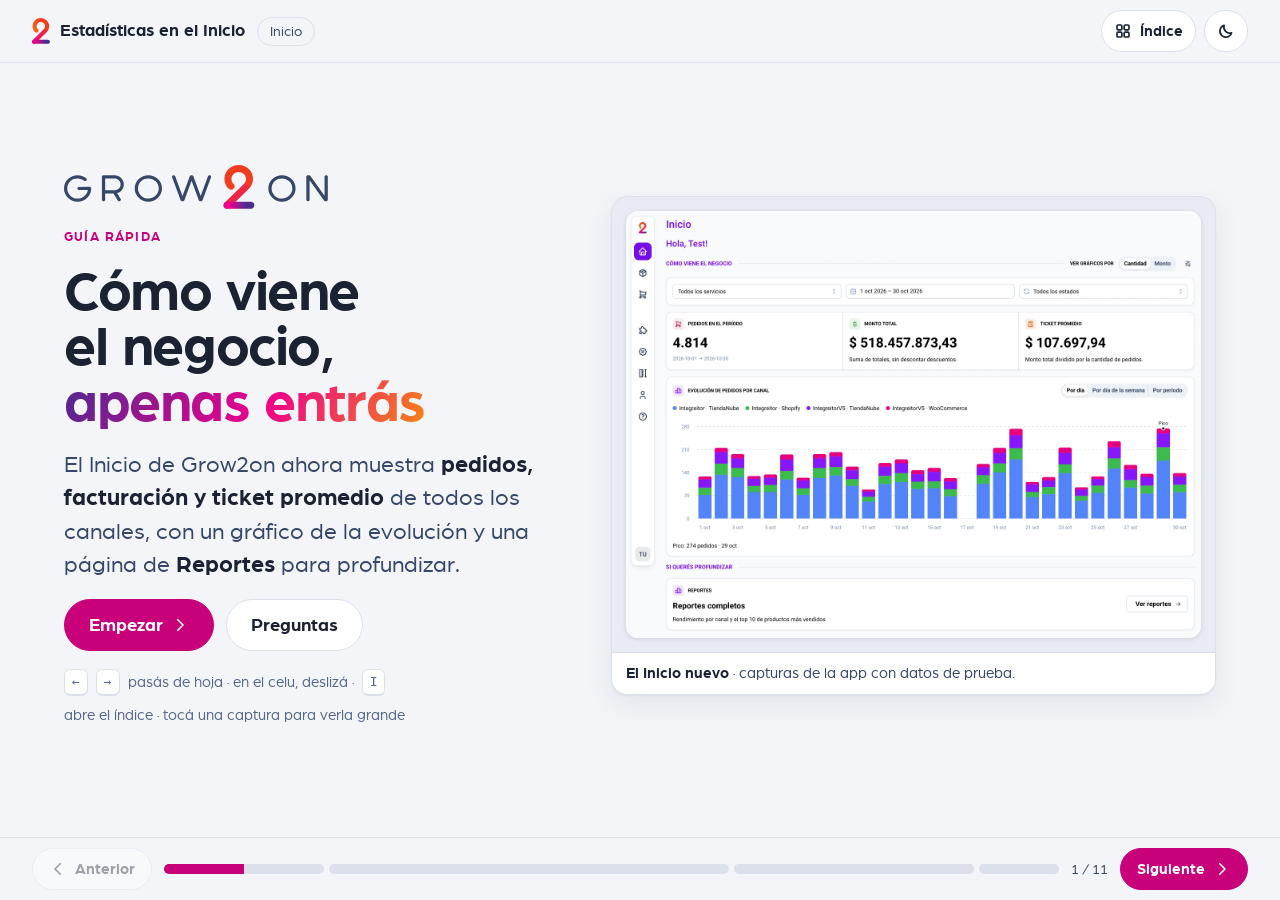
==== commit 84baf610: "Deploy de kevinzaracho/decks-source@3ca915c" ====
--- a/estadisticas-pedidos/index.html
+++ b/estadisticas-pedidos/index.html
@@ -57,7 +57,7 @@
             <div class="stack-md">
               <img class="cover-logo logo-light rise" src="img/grow2on.svg" alt="Grow2on" />
               <img class="cover-logo logo-dark rise" src="img/grow2on_dark.svg" alt="Grow2on" />
-              <p class="eyebrow rise" style="--d: 1">Guía rápida · disponible próximamente</p>
+              <p class="eyebrow rise" style="--d: 1">Guía rápida</p>
               <h1 class="rise" style="--d: 1">Cómo viene el negocio, <span class="grad-text">apenas entrás</span></h1>
               <p class="lead rise" style="--d: 2">El Inicio de Grow2on ahora muestra <strong>pedidos, facturación y ticket promedio</strong> de todos los canales, con un gráfico de la evolución y una página de <strong>Reportes</strong> para profundizar.</p>
               <div class="cover-actions rise" style="--d: 3">
@@ -129,12 +129,11 @@
         </section>
 
         <!-- ================= Filtros ================= -->
-        <section class="slide" id="s-filtros" data-part="1 · Cómo se usa" data-title="Tres filtros, al instante">
-          <div class="inner">
-            <div class="head">
-              <p class="eyebrow">Parte 1 · Cómo se usa</p>
-              <h2>Tres filtros, al instante</h2>
-              <p class="lead">Los números se actualizan apenas cambiás un filtro: no hay botón de buscar.</p>
+        <section class="slide" id="s-filtros" data-part="1 · Cómo se usa" data-title="Tres filtros">
+          <div class="inner">
+            <div class="head">
+              <p class="eyebrow">Parte 1 · Cómo se usa</p>
+              <h2>Tres filtros</h2>
             </div>
             <div class="shots filter-shots" style="--cols: 3">
               <figure class="shot rise" style="--d: 1">
@@ -202,7 +201,7 @@
             <div class="head">
               <p class="eyebrow">Parte 1 · Cómo se usa</p>
               <h2>Opciones para leer mejor el gráfico</h2>
-              <p class="lead">El botón al lado de Cantidad y Monto. Lo elegido <span class="hl">queda guardado en ese navegador</span>.</p>
+              <p class="lead">El botón al lado de Cantidad y Monto. Lo elegido <span class="hl">queda guardado en las preferencias del usuario</span>: lo encuentra igual en cualquier computadora o en el celu.</p>
             </div>
             <div class="opts">
               <figure class="shot shot-plain opts-pop rise" style="--d: 1">
@@ -250,38 +249,6 @@
           </div>
         </section>
 
-        <!-- ================= Celu, oscuro y un canal ================= -->
-        <section class="slide" id="s-celu" data-part="1 · Cómo se usa" data-title="En el celu y en modo oscuro">
-          <div class="inner">
-            <div class="head">
-              <p class="eyebrow">Parte 1 · Cómo se usa</p>
-              <h2>En el celu y en modo oscuro</h2>
-            </div>
-            <div class="celu">
-              <div class="phones phones-2">
-                <figure class="shot rise" style="--d: 1">
-                  <img srcset="shots/celu-inicio.webp 2x" alt="Inicio en el celular: filtros, totales y gráfico apilados en una columna" decoding="async" />
-                  <figcaption><b>Inicio</b></figcaption>
-                </figure>
-                <figure class="shot rise" style="--d: 2">
-                  <img srcset="shots/celu-reportes.webp 2x" alt="Reportes completos en el celular, con las tablas que se deslizan de costado" decoding="async" />
-                  <figcaption><b>Reportes</b></figcaption>
-                </figure>
-              </div>
-              <div class="shot-stack">
-                <figure class="shot rise" style="--d: 3">
-                  <img srcset="shots/oscuro-inicio.webp 2x" alt="Inicio en modo oscuro" decoding="async" />
-                  <figcaption><b>Modo oscuro</b> · el Inicio.</figcaption>
-                </figure>
-                <figure class="shot rise" style="--d: 4">
-                  <img srcset="shots/oscuro-reportes.webp 2x" alt="Reportes completos en modo oscuro" decoding="async" />
-                  <figcaption><b>Modo oscuro</b> · Reportes.</figcaption>
-                </figure>
-              </div>
-            </div>
-          </div>
-        </section>
-
         <!-- ================= De dónde salen los números ================= -->
         <section class="slide" id="s-numeros" data-part="2 · Los números" data-title="De dónde sale cada número">
           <div class="inner">
@@ -317,7 +284,7 @@
                   <li><span><strong>¿Quién lo ve?</strong><span class="prov">Las empresas que lo tienen habilitado. Se activa por empresa y, con eso, ve todos sus canales.</span></span></li>
                   <li><span><strong>¿Por qué no veo la comparación entre canales?</strong><span class="prov">Con un solo canal, porque lo filtraste o porque la empresa tiene uno, no hay nada que comparar y esas partes se ocultan.</span></span></li>
                   <li><span><strong>¿Puedo ver un solo día?</strong><span class="prov">No: el filtro toma rangos de al menos dos días, hasta hoy.</span></span></li>
-                  <li><span><strong>¿Las opciones del gráfico se guardan?</strong><span class="prov">Sí, en ese navegador. En otra computadora o en el celu arranca de cero.</span></span></li>
+                  <li><span><strong>¿Las opciones del gráfico se guardan?</strong><span class="prov">Sí, en las preferencias del usuario: las encuentra igual en cualquier computadora o en el celu.</span></span></li>
                   <li><span><strong>¿Se puede descargar en Excel?</strong><span class="prov">Por ahora no.</span></span></li>
                 </ol>
               </article>
@@ -387,46 +354,12 @@
             </div>
           </div>
         </section>
-
-        <!-- ================= Cierre ================= -->
-        <section class="slide" id="s-frase" data-part="Cierre" data-title="En una frase">
-          <div class="inner">
-            <div class="head">
-              <div class="grad-bar" aria-hidden="true"></div>
-              <p class="eyebrow">Resumen</p>
-              <p class="quote">Apenas entra, el cliente ve <span class="hl">cuánto vendió, por dónde y qué</span>. Disponible próximamente.</p>
-            </div>
-            <div class="tiles">
-              <article class="card tile rise" style="--d: 1">
-                <span class="num">3</span>
-                <h3>totales</h3>
-                <p class="small muted">Pedidos, monto y ticket promedio del período, en el Inicio.</p>
-              </article>
-              <article class="card tile rise" style="--d: 2">
-                <span class="num">3</span>
-                <h3>vistas del gráfico</h3>
-                <p class="small muted">Por día, por día de la semana y por período, en cantidad o en monto.</p>
-              </article>
-              <article class="card tile rise" style="--d: 3">
-                <span class="num">10</span>
-                <h3>más vendidos</h3>
-                <p class="small muted">En Reportes, junto con el rendimiento de cada canal.</p>
-              </article>
-            </div>
-            <div class="cover-actions">
-              <button class="btn btn-primary" type="button" data-go="s-inicio">Ver cómo se usa</button>
-              <button class="btn" type="button" data-go="s-faq">Preguntas frecuentes</button>
-              <button class="btn" type="button" data-go="s-probalo">Probalo vos</button>
-              <button class="btn" type="button" data-go="1">Volver al inicio</button>
-            </div>
-          </div>
-        </section>
       </main>
 
       <footer class="navbar">
         <button class="btn" id="btnPrev" type="button" aria-label="Hoja anterior"><svg class="ic" aria-hidden="true"><use href="#i-left"></use></svg><span class="lbl">Anterior</span></button>
         <div class="progress" id="progress" aria-label="Partes del deck"></div>
-        <span class="counter" id="counter" aria-live="polite">1 / 13</span>
+        <span class="counter" id="counter" aria-live="polite">1 / 11</span>
         <button class="btn btn-primary" id="btnNext" type="button" aria-label="Hoja siguiente"><span class="lbl">Siguiente</span><svg class="ic" aria-hidden="true"><use href="#i-right"></use></svg></button>
       </footer>
     </div>
